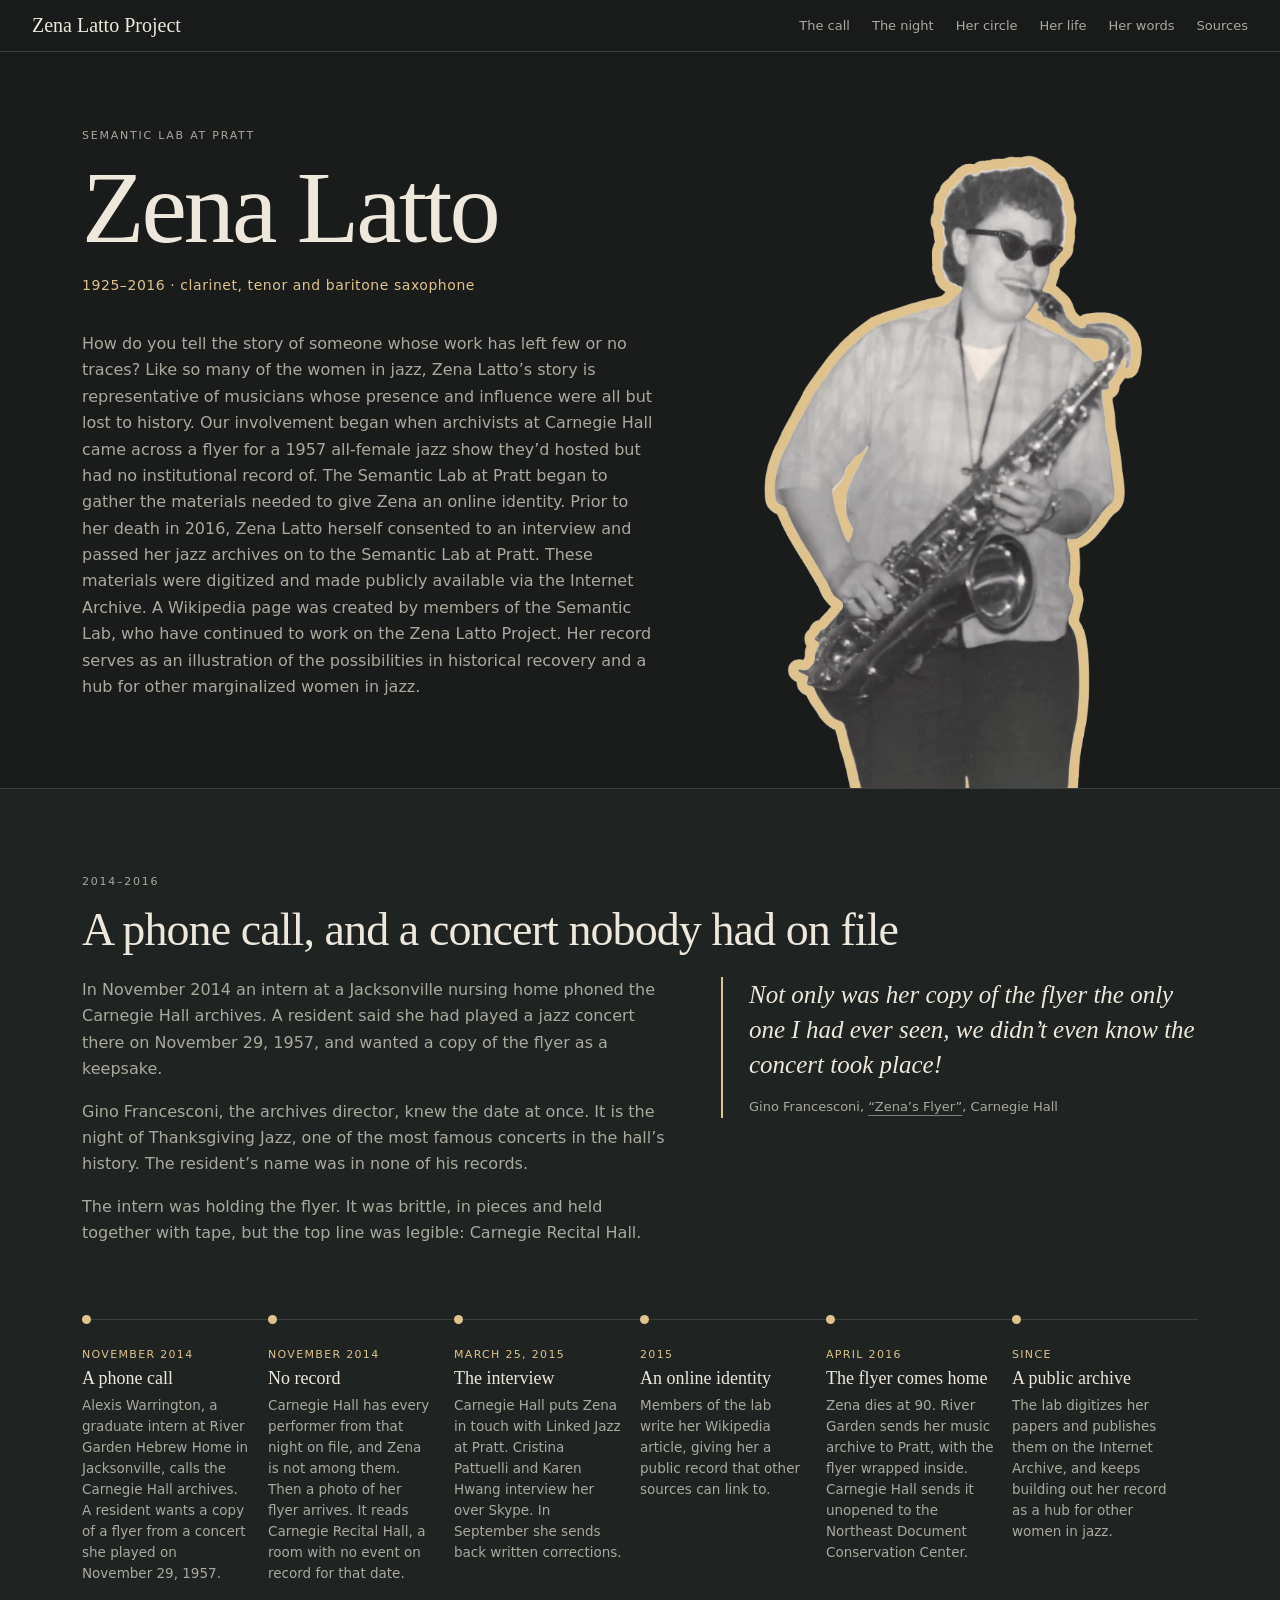
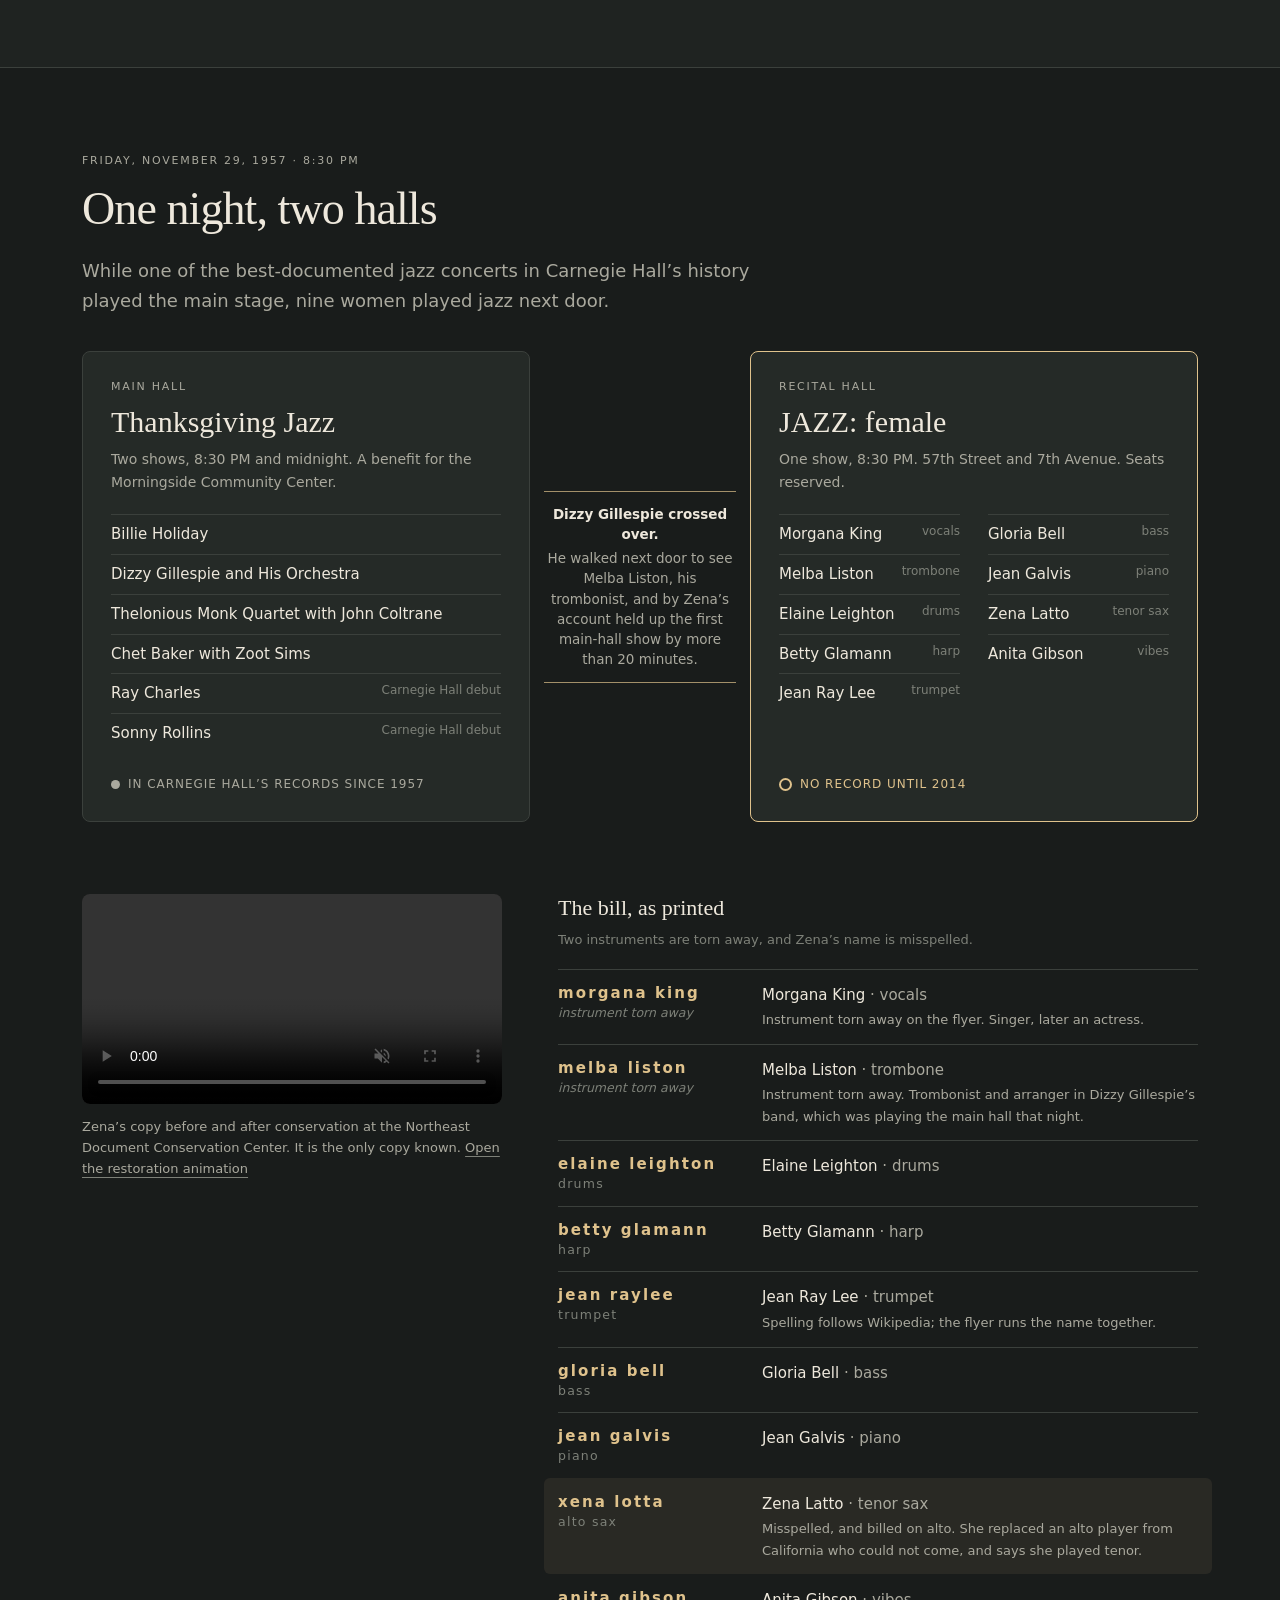
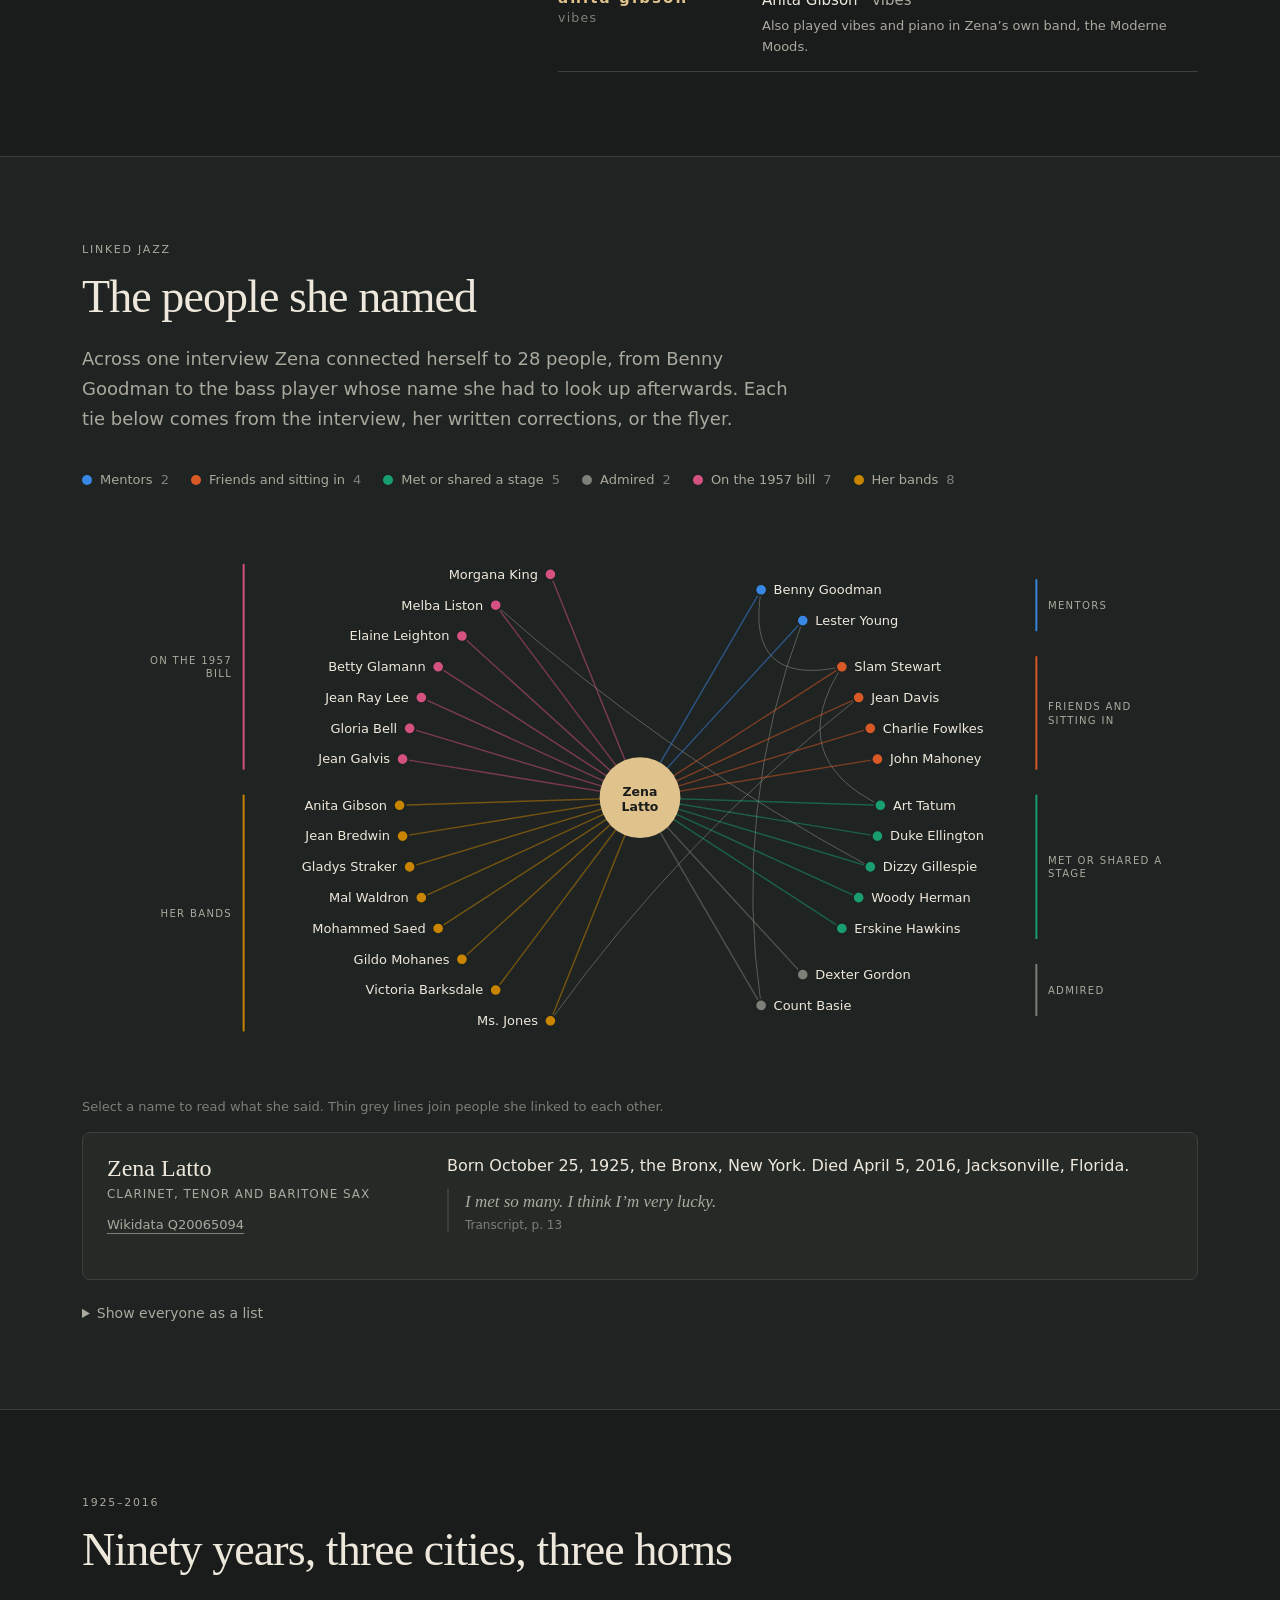
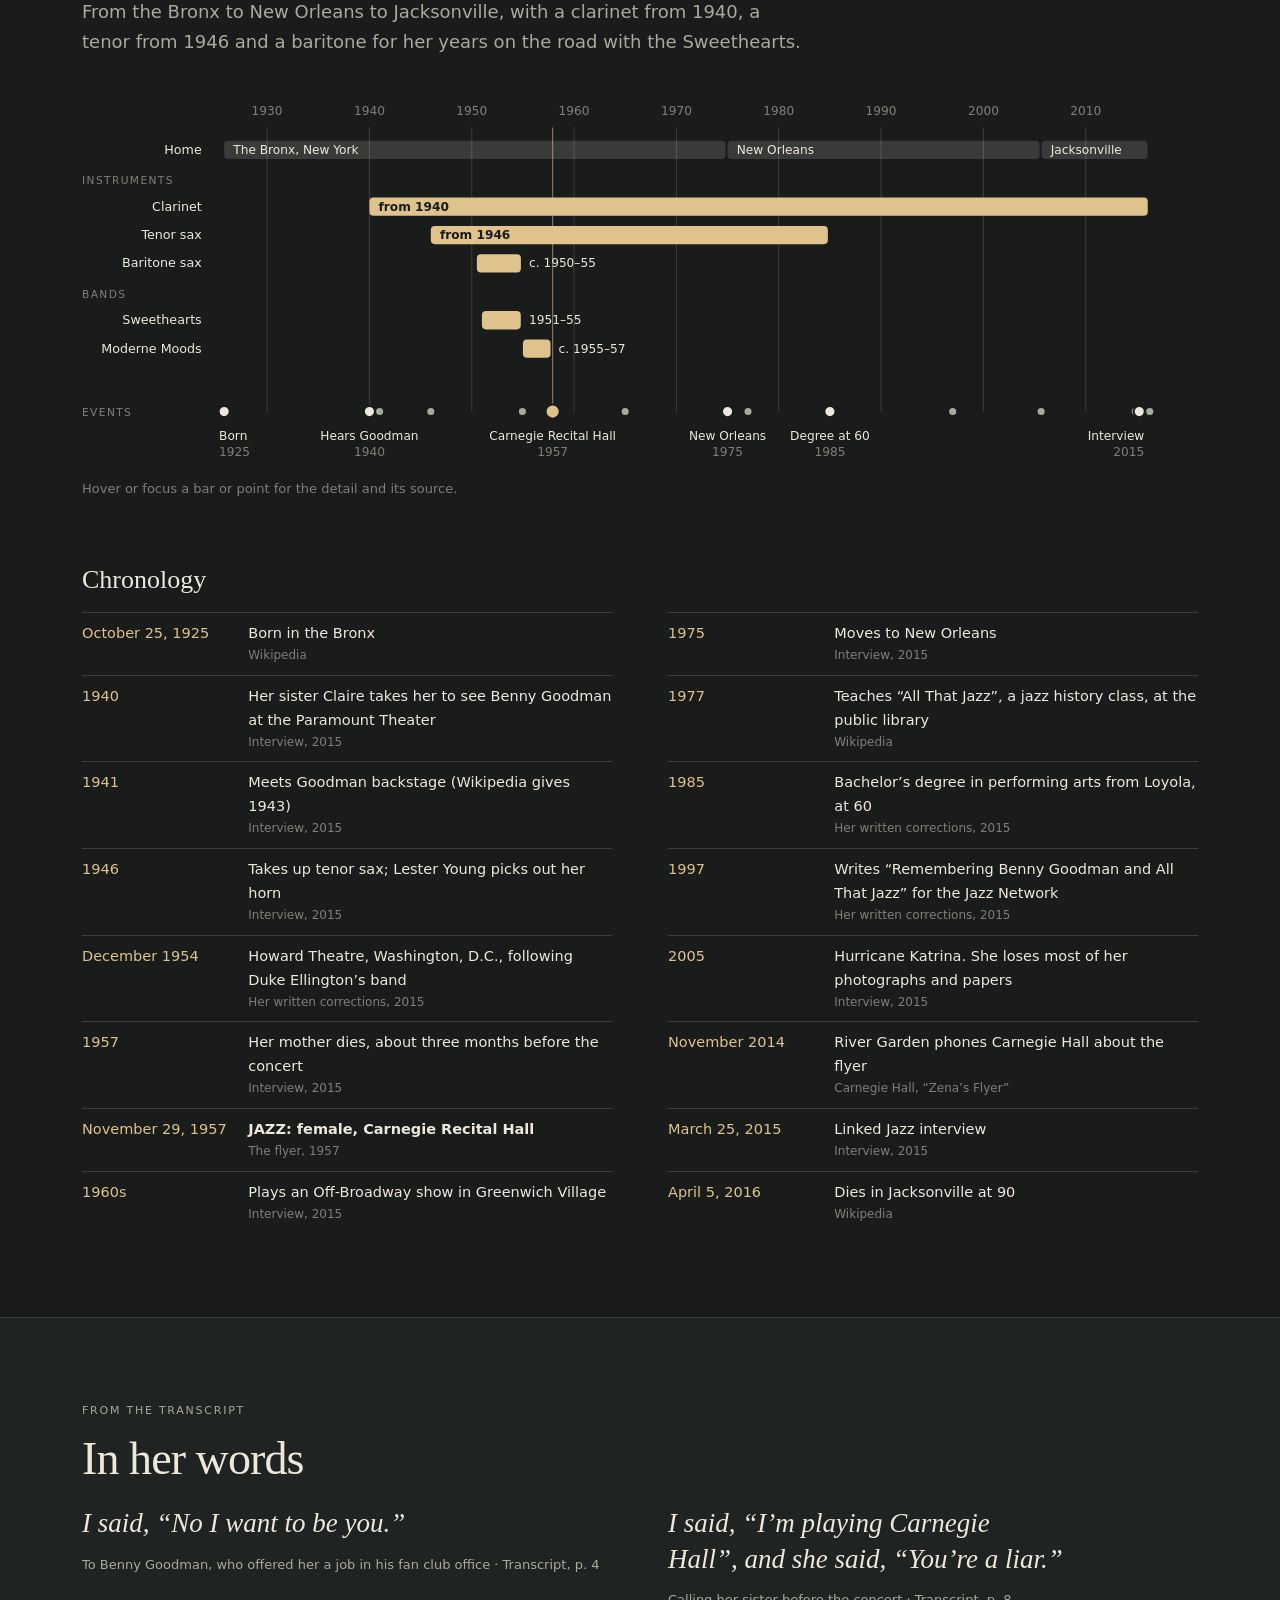
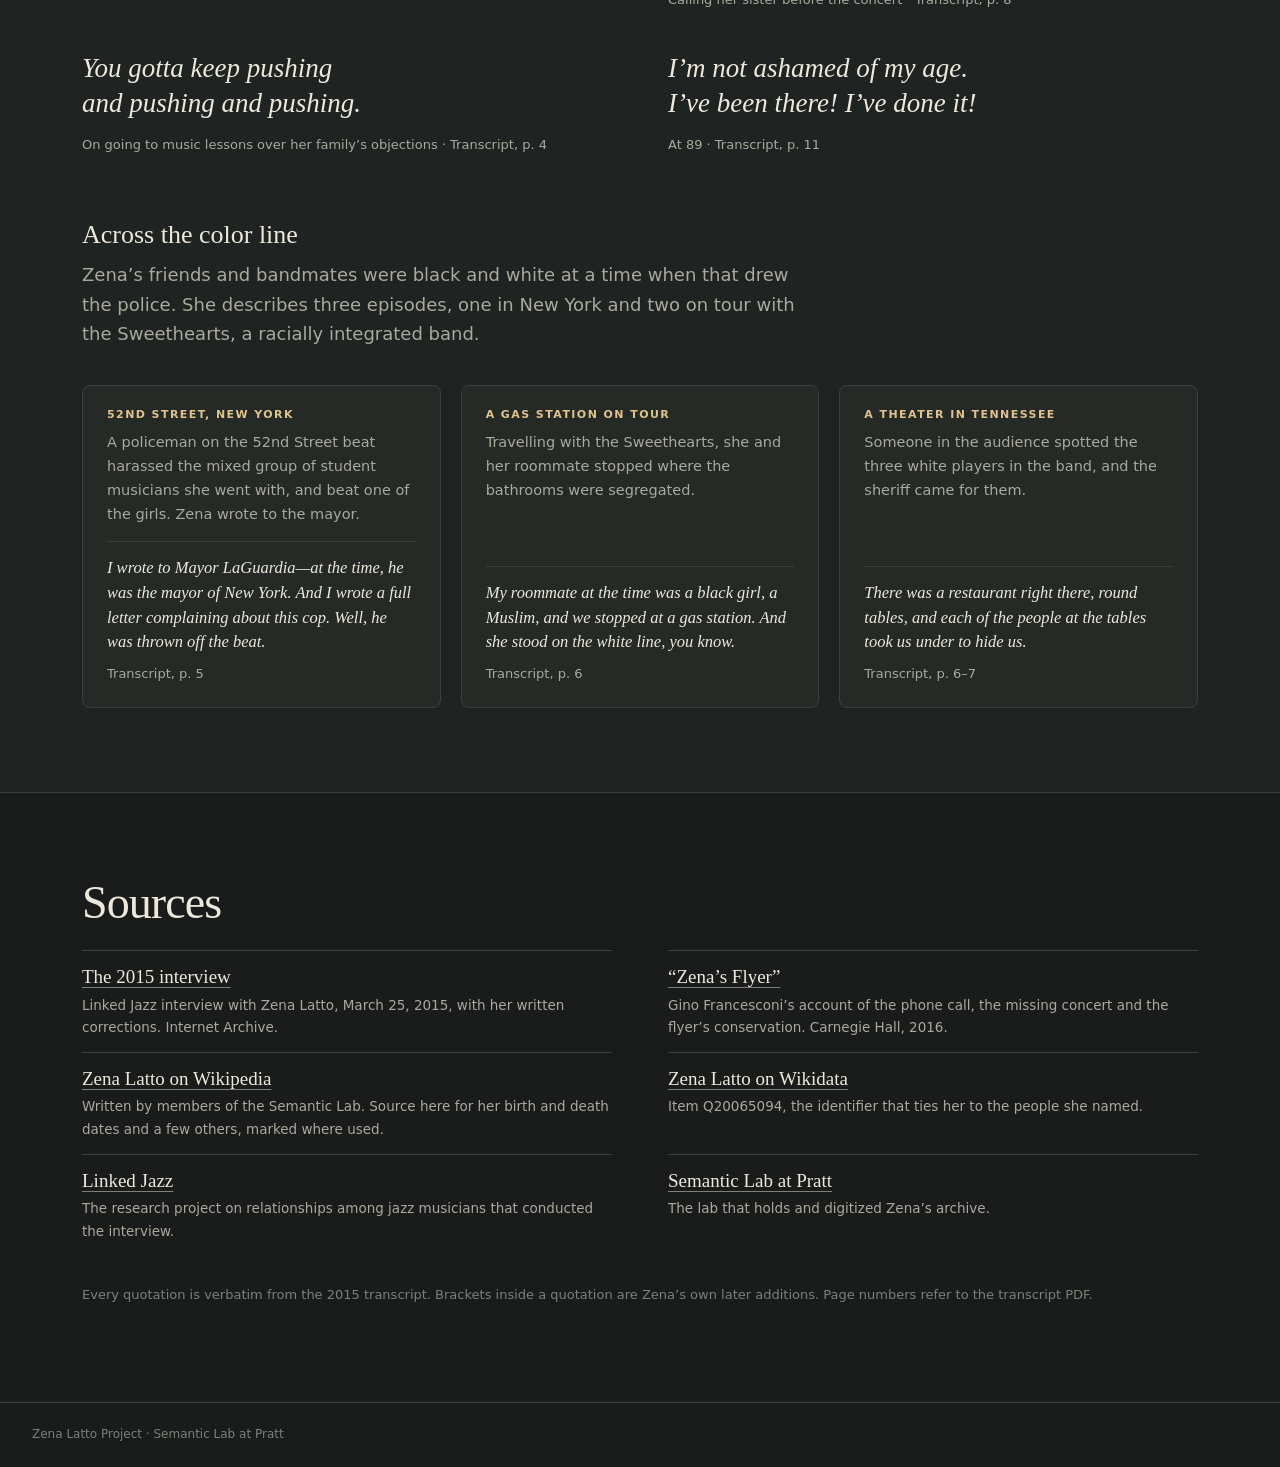
==== index.html @ 4f3af1d0 "the site" ====
<!doctype html>
<html lang="en">
<head>
  <meta charset="utf-8">
  <meta name="viewport" content="width=device-width, initial-scale=1">
  <meta name="color-scheme" content="dark">
  <meta name="description" content="Zena Latto (1925–2016) played clarinet and saxophone with the International Sweethearts of Rhythm and at Carnegie Recital Hall in 1957. The Semantic Lab at Pratt is recovering her record.">
  <title>Zena Latto Project — Semantic Lab at Pratt</title>
  <link rel="stylesheet" href="assets/site.css">
</head>
<body>
  <a class="skip" href="#main">Skip to content</a>

  <header class="top">
    <a class="brand" href="#top">Zena Latto Project</a>
    <nav aria-label="Sections">
      <a href="#recovery">The call</a>
      <a href="#night">The night</a>
      <a href="#circle">Her circle</a>
      <a href="#life">Her life</a>
      <a href="#words">Her words</a>
      <a href="#sources">Sources</a>
    </nav>
  </header>

  <main id="main">
    <section class="hero" id="top">
      <div class="hero-text">
        <p class="eyebrow">Semantic Lab at Pratt</p>
        <h1>Zena Latto</h1>
        <p class="dates">1925–2016 · clarinet, tenor and baritone saxophone</p>
        <p class="description">How do you tell the story of someone whose work has left few or no traces? Like so many of the women in jazz, Zena Latto’s story is representative of musicians whose presence and influence were all but lost to history. Our involvement began when archivists at Carnegie Hall came across a flyer for a 1957 all-female jazz show they’d hosted but had no institutional record of. The Semantic Lab at Pratt began to gather the materials needed to give Zena an online identity. Prior to her death in 2016, Zena Latto herself consented to an interview and passed her jazz archives on to the Semantic Lab at Pratt. These materials were digitized and made publicly available via the Internet Archive. A Wikipedia page was created by members of the Semantic Lab, who have continued to work on the Zena Latto Project. Her record serves as an illustration of the possibilities in historical recovery and a hub for other marginalized women in jazz.</p>
      </div>
      <figure class="hero-art">
        <img src="restoration/latto-glint-gold.webp" width="613" height="1080" alt="Zena Latto in cat-eye sunglasses, playing a tenor saxophone">
      </figure>
    </section>

    <section id="recovery" class="band">
      <div class="wrap">
        <p class="eyebrow">2014–2016</p>
        <h2>A phone call, and a concert nobody had on file</h2>
        <div class="two-col">
          <div class="prose">
            <p>In November 2014 an intern at a Jacksonville nursing home phoned the Carnegie Hall archives. A resident said she had played a jazz concert there on November 29, 1957, and wanted a copy of the flyer as a keepsake.</p>
            <p>Gino Francesconi, the archives director, knew the date at once. It is the night of Thanksgiving Jazz, one of the most famous concerts in the hall’s history. The resident’s name was in none of his records.</p>
            <p>The intern was holding the flyer. It was brittle, in pieces and held together with tape, but the top line was legible: Carnegie Recital Hall.</p>
          </div>
          <blockquote class="pull">
            <p>Not only was her copy of the flyer the only one I had ever seen, we didn’t even know the concert took place!</p>
            <footer>Gino Francesconi, <a id="link-carnegie-quote" href="#">“Zena’s Flyer”</a>, Carnegie Hall</footer>
          </blockquote>
        </div>
        <ol class="steps" id="steps" aria-label="How the record was recovered"></ol>
      </div>
    </section>

    <section id="night">
      <div class="wrap">
        <p class="eyebrow">Friday, November 29, 1957 · 8:30 PM</p>
        <h2>One night, two halls</h2>
        <p class="section-lead">While one of the best-documented jazz concerts in Carnegie Hall’s history played the main stage, nine women played jazz next door.</p>

        <div class="halls">
          <article class="hall">
            <p class="hall-kind">Main hall</p>
            <h3>Thanksgiving Jazz</h3>
            <p class="hall-meta">Two shows, 8:30 PM and midnight. A benefit for the Morningside Community Center.</p>
            <ul class="bill" id="main-bill"></ul>
            <p class="status status-kept">In Carnegie Hall’s records since 1957</p>
          </article>

          <div class="crossing" aria-label="What connected the two halls">
            <span class="crossing-line" aria-hidden="true"></span>
            <p><strong>Dizzy Gillespie crossed over.</strong> He walked next door to see Melba Liston, his trombonist, and by Zena’s account held up the first main-hall show by more than 20 minutes.</p>
            <span class="crossing-line" aria-hidden="true"></span>
          </div>

          <article class="hall hall-recital">
            <p class="hall-kind">Recital hall</p>
            <h3>JAZZ: female</h3>
            <p class="hall-meta">One show, 8:30 PM. 57th Street and 7th Avenue. Seats reserved.</p>
            <ul class="bill bill-two" id="recital-bill"></ul>
            <p class="status status-lost">No record until 2014</p>
          </article>
        </div>

        <div class="flyer-row">
          <figure class="flyer">
            <video id="flyer-video" src="restoration/restoration-tween.mp4" width="1080" height="1620" muted loop playsinline preload="metadata" aria-label="The torn flyer for JAZZ: female dissolving into its conserved state"></video>
            <figcaption>Zena’s copy before and after conservation at the Northeast Document Conservation Center. It is the only copy known. <a href="restoration/index.html">Open the restoration animation</a></figcaption>
          </figure>
          <div class="lineup-block">
            <h3>The bill, as printed</h3>
            <p class="note">Two instruments are torn away, and Zena’s name is misspelled.</p>
            <ol class="lineup" id="lineup"></ol>
          </div>
        </div>
      </div>
    </section>

    <section id="circle" class="band">
      <div class="wrap">
        <p class="eyebrow">Linked Jazz</p>
        <h2>The people she named</h2>
        <p class="section-lead">Across one interview Zena connected herself to 28 people, from Benny Goodman to the bass player whose name she had to look up afterwards. Each tie below comes from the interview, her written corrections, or the flyer.</p>

        <ul class="legend" id="net-legend" aria-label="Relationship types"></ul>
        <div class="chart-scroll">
          <div class="chart" id="network" role="group" aria-label="Network of the people Zena Latto named"></div>
        </div>
        <p class="hint"><span class="narrow">Scroll sideways to see the whole chart. </span>Select a name to read what she said. Thin grey lines join people she linked to each other.</p>
        <div class="detail" id="net-detail" aria-live="polite"></div>

        <details class="table-view">
          <summary>Show everyone as a list</summary>
          <div id="net-list"></div>
        </details>
      </div>
    </section>

    <section id="life">
      <div class="wrap">
        <p class="eyebrow">1925–2016</p>
        <h2>Ninety years, three cities, three horns</h2>
        <p class="section-lead">From the Bronx to New Orleans to Jacksonville, with a clarinet from 1940, a tenor from 1946 and a baritone for her years on the road with the Sweethearts.</p>

        <div class="chart-scroll">
          <div class="chart chart-timeline" id="timeline" role="group" aria-label="Timeline of Zena Latto’s life"></div>
        </div>
        <p class="hint"><span class="narrow">Scroll sideways to see the whole chart. </span>Hover or focus a bar or point for the detail and its source.</p>

        <h3 class="sub">Chronology</h3>
        <ol class="chrono" id="chrono"></ol>
      </div>
    </section>

    <section id="words" class="band">
      <div class="wrap">
        <p class="eyebrow">From the transcript</p>
        <h2>In her words</h2>
        <div class="quotes" id="quotes"></div>

        <h3 class="sub">Across the color line</h3>
        <p class="section-lead">Zena’s friends and bandmates were black and white at a time when that drew the police. She describes three episodes, one in New York and two on tour with the Sweethearts, a racially integrated band.</p>
        <div class="road" id="road"></div>
      </div>
    </section>

    <section id="sources">
      <div class="wrap">
        <h2>Sources</h2>
        <ul class="sources" id="source-list"></ul>
        <p class="note">Every quotation is verbatim from the 2015 transcript. Brackets inside a quotation are Zena’s own later additions. Page numbers refer to the transcript PDF.</p>
      </div>
    </section>
  </main>

  <footer class="foot">
    <span>Zena Latto Project · Semantic Lab at Pratt</span>
  </footer>

  <noscript><p class="noscript">The charts on this page need JavaScript. The interview transcript is in the transcript folder.</p></noscript>
  <script src="data/latto.js"></script>
  <script src="assets/site.js"></script>
</body>
</html>
---- assets/site.css ----
/* Zena Latto Project styles. Tokens match the restoration pages. */
:root {
  color-scheme: dark;
  --bg: #191c1b;
  --band: #1f2321;
  --panel: #252a27;
  --ink: #eee8dc;
  --muted: #aaa99e;
  --faint: #7d8078;
  --line: #3b403c;
  --accent: #dfc28c;
  --video-bg: #171918;

  /* Chart series: validated on --bg in this order (dataviz validate_palette.js, dark). */
  --s-blue: #3987e5;
  --s-orange: #d95926;
  --s-aqua: #199e70;
  --s-yellow: #c98500;
  --s-magenta: #d55181;
  --s-gray: #7d8078;

  --serif: Georgia, 'Iowan Old Style', 'Times New Roman', serif;
  --sans: system-ui, -apple-system, 'Segoe UI', sans-serif;
}

* { box-sizing: border-box; }
html { scroll-behavior: smooth; scroll-padding-top: 70px; }
body { margin: 0; background: var(--bg); color: var(--ink); font: 16px/1.65 var(--sans); }
img, video { max-width: 100%; height: auto; display: block; }
a { color: inherit; text-underline-offset: 4px; text-decoration-color: var(--faint); }
a:hover { color: var(--accent); text-decoration-color: var(--accent); }
:focus-visible { outline: 2px solid var(--accent); outline-offset: 3px; border-radius: 2px; }
.skip { position: absolute; left: -999px; top: 8px; background: var(--accent); color: var(--bg); padding: 8px 14px; z-index: 20; }
.skip:focus { left: 8px; }

/* Header */
.top { position: sticky; top: 0; z-index: 10; display: flex; justify-content: space-between; align-items: center; gap: 20px; padding: 14px 32px; background: #191c1bee; backdrop-filter: blur(8px); border-bottom: 1px solid var(--line); }
.brand { font: 20px var(--serif); text-decoration: none; white-space: nowrap; }
.top nav { display: flex; gap: 22px; font-size: 13px; overflow-x: auto; }
.top nav a { color: var(--muted); text-decoration: none; white-space: nowrap; }
.top nav a:hover { color: var(--accent); }

/* Layout */
.wrap { max-width: 1180px; margin: 0 auto; padding: 0 32px; }
section { padding: 84px 0; }
.band { background: var(--band); border-block: 1px solid var(--line); }
.eyebrow { margin: 0 0 12px; font-size: 11px; letter-spacing: .16em; text-transform: uppercase; color: var(--muted); }
h1, h2, h3 { font-family: var(--serif); font-weight: 400; text-wrap: balance; }
h1 { font-size: clamp(54px, 8vw, 104px); line-height: 1; letter-spacing: -.03em; margin: 0 0 14px; }
h2 { font-size: clamp(30px, 3.6vw, 46px); line-height: 1.12; letter-spacing: -.02em; margin: 0 0 22px; max-width: 20em; }
h3 { font-size: 22px; line-height: 1.25; margin: 0 0 8px; }
h3.sub { margin-top: 64px; font-size: 26px; }
p { margin: 0 0 1em; }
.prose p, .section-lead { color: var(--muted); max-width: 40em; }
.section-lead { font-size: 18px; margin-bottom: 36px; }
.note, .hint { font-size: 13px; color: var(--faint); }
.hint { margin-top: 10px; }
.hint .narrow { display: none; }
@media (max-width: 900px) { .hint .narrow { display: inline; } }

/* Hero */
.hero { max-width: 1180px; margin: 0 auto; padding: 56px 32px 0; display: grid; grid-template-columns: minmax(0, 1.15fr) minmax(0, .85fr); gap: 48px; align-items: end; }
.hero-text { padding-bottom: 72px; }
.hero-text p { color: var(--muted); max-width: 36em; }
.hero .dates { font-size: 14px; letter-spacing: .04em; color: var(--accent); margin-bottom: 34px; }
/* The portrait runs past the bottom of the hero so the section divider crops it. */
.hero-art { --portrait-h: min(84vh, 820px); margin: 0; display: flex; justify-content: center; align-items: flex-start; overflow: hidden; }
.hero-art img { height: var(--portrait-h); width: auto; max-width: none; margin-bottom: calc(var(--portrait-h) * -0.1); }

/* Recovery */
.two-col { display: grid; grid-template-columns: minmax(0, 1.1fr) minmax(0, .9fr); gap: 56px; align-items: start; }
.pull { margin: 0; padding-left: 26px; border-left: 2px solid var(--accent); }
.pull p { font: italic 25px/1.4 var(--serif); margin-bottom: 14px; }
.pull footer { font-size: 13px; color: var(--muted); }
.steps { list-style: none; margin: 56px 0 0; padding: 0; display: grid; grid-template-columns: repeat(6, minmax(0, 1fr)); gap: 0; counter-reset: step; }
.steps li { position: relative; padding: 26px 18px 0 0; border-top: 1px solid var(--line); counter-increment: step; }
.steps li::before { content: ''; position: absolute; top: -5px; left: 0; width: 9px; height: 9px; border-radius: 50%; background: var(--accent); }
.steps .when { font-size: 11px; letter-spacing: .12em; text-transform: uppercase; color: var(--accent); margin-bottom: 4px; }
.steps h3 { font-size: 18px; margin-bottom: 6px; }
.steps p { font-size: 13.5px; line-height: 1.55; color: var(--muted); margin: 0; }

/* Two halls */
.halls { display: grid; grid-template-columns: minmax(0, 1fr) 220px minmax(0, 1fr); gap: 0; align-items: stretch; margin-bottom: 72px; }
.hall { background: var(--panel); border: 1px solid var(--line); border-radius: 8px; padding: 26px 28px; display: flex; flex-direction: column; }
.hall-recital { border-color: var(--accent); }
.hall-kind { font-size: 11px; letter-spacing: .16em; text-transform: uppercase; color: var(--muted); margin-bottom: 6px; }
.hall h3 { font-size: 30px; }
.hall-meta { font-size: 14px; color: var(--muted); }
.bill { list-style: none; margin: 6px 0 22px; padding: 0; font-size: 15px; }
.bill li { padding: 7px 0; border-top: 1px solid var(--line); display: flex; justify-content: space-between; gap: 12px; }
.bill li small { color: var(--faint); font-size: 12px; white-space: nowrap; }
.bill-two { columns: 2; column-gap: 28px; }
.bill-two li { break-inside: avoid; }
.status { margin: auto 0 0; font-size: 12px; letter-spacing: .08em; text-transform: uppercase; display: flex; align-items: center; gap: 8px; }
.status::before { content: ''; width: 9px; height: 9px; border-radius: 50%; flex: none; }
.status-kept { color: var(--muted); }
.status-kept::before { background: var(--muted); }
.status-lost { color: var(--accent); }
.status-lost::before { border: 2px solid var(--accent); }
.crossing { display: flex; flex-direction: column; justify-content: center; align-items: center; padding: 0 14px; text-align: center; }
.crossing p { font-size: 13.5px; line-height: 1.5; color: var(--muted); margin: 12px 0; }
.crossing strong { display: block; color: var(--ink); font-weight: 600; margin-bottom: 4px; }
.crossing-line { width: 100%; height: 1px; background: var(--accent); opacity: .7; }

.flyer-row { display: grid; grid-template-columns: minmax(0, 420px) minmax(0, 1fr); gap: 56px; align-items: start; }
.flyer { margin: 0; }
.flyer video { width: 100%; background: var(--video-bg); border-radius: 8px; }
.flyer figcaption { font-size: 13px; color: var(--muted); margin-top: 12px; }
.lineup { list-style: none; margin: 18px 0 0; padding: 0; }
.lineup li { display: grid; grid-template-columns: 11.5em minmax(0, 1fr); gap: 4px 20px; padding: 13px 0; border-top: 1px solid var(--line); }
.lineup li:last-child { border-bottom: 1px solid var(--line); }
.lineup .printed { font: 600 15px/1.4 var(--sans); letter-spacing: .14em; text-transform: lowercase; color: var(--accent); }
.lineup .printed small { display: block; font-weight: 400; letter-spacing: .1em; color: var(--faint); }
.lineup .printed small.lost { font-style: italic; letter-spacing: 0; text-transform: none; }
.lineup .who { font-size: 15px; }
.lineup .who span { color: var(--muted); }
.lineup .who p { font-size: 13px; color: var(--muted); margin: 2px 0 0; }
.lineup li.self { background: #dfc28c14; margin: 0 -14px; padding-inline: 14px; border-radius: 6px; border-top-color: transparent; }
.lineup li.self + li { border-top-color: transparent; }

/* Charts (sans throughout) */
.chart-scroll { overflow-x: auto; margin: 0 -32px; padding: 0 32px; }
.chart { position: relative; min-width: 820px; font-family: var(--sans); }
.chart svg { display: block; width: 100%; height: auto; overflow: visible; }
.legend { list-style: none; display: flex; flex-wrap: wrap; gap: 8px 22px; margin: 0 0 18px; padding: 0; font-size: 13px; color: var(--muted); }
.legend li { display: flex; align-items: center; gap: 8px; }
.legend i { width: 10px; height: 10px; border-radius: 50%; flex: none; }
.legend b { font-weight: 400; color: var(--faint); }

.net .edge { stroke-width: 1.5; opacity: .5; transition: opacity .15s; }
.net .tie { fill: none; stroke: var(--muted); stroke-width: 1; opacity: .45; transition: opacity .15s; }
.net .node { cursor: pointer; transition: opacity .15s; }
.net .node circle { stroke: var(--band); stroke-width: 2; }
.net .node text { fill: var(--ink); font-size: 13.5px; }
.net .node .hit { fill: transparent; }
.net .node:focus { outline: none; }
.net .node:focus-visible .hit { stroke: var(--accent); stroke-width: 1.5; }
.net .node.on text { font-weight: 600; }
.net .node.on circle { stroke: var(--ink); }
.net.active .node:not(.on):not(.near) { opacity: .28; }
.net.active .edge:not(.on) { opacity: .1; }
.net.active .edge.on { opacity: 1; stroke-width: 2; }
.net.active .tie:not(.on) { opacity: .08; }
.net.active .tie.on { opacity: 1; stroke: var(--ink); }
.net .group-rule { stroke-width: 2; }
.net .group-label { fill: var(--muted); font-size: 10.5px; letter-spacing: .13em; text-transform: uppercase; }
.net .ego circle { fill: var(--accent); }
.net .ego text { fill: var(--bg); font: 600 13px var(--sans); }

.detail { margin-top: 14px; min-height: 148px; background: var(--panel); border: 1px solid var(--line); border-radius: 8px; padding: 20px 24px; display: grid; grid-template-columns: minmax(0, 300px) minmax(0, 1fr); gap: 8px 40px; }
.detail h3 { font-size: 24px; margin: 0 0 2px; }
.detail .meta { font-size: 12px; letter-spacing: .08em; text-transform: uppercase; color: var(--muted); display: flex; align-items: center; gap: 8px; margin: 0; }
.detail .meta i { width: 9px; height: 9px; border-radius: 50%; flex: none; }
.detail .links { font-size: 13px; margin: 10px 0 0; color: var(--muted); }
.detail .said { color: var(--ink); margin: 0 0 10px; max-width: 46em; }
.detail blockquote { margin: 0; padding-left: 16px; border-left: 2px solid var(--line); font: italic 17px/1.5 var(--serif); color: var(--muted); max-width: 40em; }
.detail cite { display: block; font: normal 12px var(--sans); color: var(--faint); margin-top: 4px; }

.table-view { margin-top: 22px; font-size: 14px; }
.table-view summary { cursor: pointer; color: var(--muted); width: fit-content; }
.table-view h4 { font: 600 11px var(--sans); letter-spacing: .13em; text-transform: uppercase; color: var(--muted); margin: 24px 0 6px; display: flex; align-items: center; gap: 8px; }
.table-view h4 i { width: 9px; height: 9px; border-radius: 50%; }
.table-view ul { list-style: none; margin: 0; padding: 0; }
.table-view li { padding: 8px 0; border-top: 1px solid var(--line); display: grid; grid-template-columns: 15em minmax(0, 1fr); gap: 4px 20px; }
.table-view li span { color: var(--muted); }

.tl text { font-size: 12px; fill: var(--muted); }
.tl .grid { stroke: var(--line); stroke-width: 1; }
.tl .axis text { fill: var(--faint); font-variant-numeric: tabular-nums; }
.tl .lane-label { fill: var(--ink); font-size: 12.5px; }
.tl .lane-group { fill: var(--faint); font-size: 10.5px; letter-spacing: .13em; text-transform: uppercase; }
.tl .bar { fill: var(--accent); }
.tl .bar.place { fill: #eee8dc26; }
.tl .bar-label { fill: var(--bg); font-weight: 600; }
.tl .bar-label.place, .tl .bar-label.out { fill: var(--ink); font-weight: 400; }
.tl .hit { fill: transparent; cursor: default; }
.tl .hit:focus { outline: none; }
.tl .hit:focus-visible { stroke: var(--ink); stroke-width: 1.5; }
.tl .dot { fill: var(--muted); stroke: var(--bg); stroke-width: 2; }
.tl .dot.key { fill: var(--ink); }
.tl .dot.hero { fill: var(--accent); }
.tl .event-label { fill: var(--ink); }
.tl .event-year { fill: var(--faint); font-variant-numeric: tabular-nums; }
.tl .marker { stroke: var(--accent); stroke-width: 1; opacity: .6; }
.tl .marker-label { fill: var(--accent); font-size: 11px; letter-spacing: .08em; text-transform: uppercase; }

.tip { position: absolute; z-index: 5; pointer-events: none; max-width: 300px; background: #0f1110; border: 1px solid var(--line); border-radius: 6px; padding: 10px 12px; font-size: 13px; line-height: 1.45; color: var(--ink); box-shadow: 0 6px 20px #0006; opacity: 0; transition: opacity .1s; }
.tip.show { opacity: 1; }
.tip b { display: block; font-weight: 600; margin-bottom: 2px; }
.tip small { display: block; color: var(--faint); font-size: 11px; margin-top: 5px; }

.chrono { list-style: none; margin: 16px 0 0; padding: 0; columns: 2; column-gap: 56px; font-size: 14.5px; }
.chrono li { break-inside: avoid; display: grid; grid-template-columns: 10.5em minmax(0, 1fr); align-items: baseline; gap: 14px; padding: 9px 0; border-top: 1px solid var(--line); }
.chrono time { color: var(--accent); font-variant-numeric: tabular-nums; }
.chrono small { display: block; color: var(--faint); font-size: 12px; }
.chrono li.hero span { font-weight: 600; }

/* Quotes */
.quotes { display: grid; grid-template-columns: repeat(2, minmax(0, 1fr)); gap: 40px 56px; }
.quotes blockquote { margin: 0; }
.quotes p { font: italic 27px/1.32 var(--serif); margin: 0 0 12px; text-wrap: balance; }
.quotes footer, .road footer { font-size: 13px; color: var(--muted); }
.road { display: grid; grid-template-columns: repeat(3, minmax(0, 1fr)); gap: 20px; }
.road article { background: var(--panel); border: 1px solid var(--line); border-radius: 8px; padding: 22px 24px; display: flex; flex-direction: column; }
.road h4 { font: 600 11px var(--sans); letter-spacing: .13em; text-transform: uppercase; color: var(--accent); margin: 0 0 10px; }
.road p { font-size: 14.5px; color: var(--muted); }
.road blockquote { margin: auto 0 0; padding-top: 14px; border-top: 1px solid var(--line); }
.road blockquote p { font: italic 16.5px/1.5 var(--serif); color: var(--ink); margin-bottom: 8px; }

/* Sources */
.sources { list-style: none; margin: 0 0 28px; padding: 0; display: grid; grid-template-columns: repeat(2, minmax(0, 1fr)); gap: 0 56px; }
.sources li { padding: 14px 0; border-top: 1px solid var(--line); }
.sources a { font: 19px var(--serif); }
.sources p { font-size: 13.5px; color: var(--muted); margin: 2px 0 0; }

.foot { display: flex; justify-content: space-between; gap: 20px; flex-wrap: wrap; padding: 22px 32px; border-top: 1px solid var(--line); font-size: 12px; color: var(--faint); }
.noscript { padding: 20px 32px; color: var(--accent); }

@media (max-width: 980px) {
  .steps { grid-template-columns: repeat(3, minmax(0, 1fr)); row-gap: 34px; }
  .halls { grid-template-columns: 1fr; }
  .crossing { flex-direction: row; padding: 18px 0; gap: 14px; text-align: left; }
  .crossing-line { width: 1px; height: auto; align-self: stretch; flex: none; }
  .crossing-line:last-child { display: none; }
  .road { grid-template-columns: 1fr; }
}
@media (max-width: 760px) {
  section { padding: 56px 0; }
  .wrap, .top, .foot { padding-inline: 20px; }
  .top nav { display: none; }
  .hero { grid-template-columns: 1fr; padding: 32px 20px 0; gap: 8px; }
  .hero-text { padding-bottom: 8px; }
  .hero-art { --portrait-h: 56vh; }
  .two-col, .flyer-row, .quotes { grid-template-columns: 1fr; gap: 32px; }
  .sources { grid-template-columns: 1fr; }
  .bill-two { columns: 1; }
  .steps { grid-template-columns: 1fr 1fr; }
  .chart-scroll { margin: 0 -20px; padding: 0 20px; }
  .detail { grid-template-columns: 1fr; }
  .chrono { columns: 1; }
  .lineup li, .table-view li { grid-template-columns: 1fr; }
  .quotes p { font-size: 22px; }
}
@media (prefers-reduced-motion: reduce) {
  html { scroll-behavior: auto; }
  * { transition: none !important; }
}
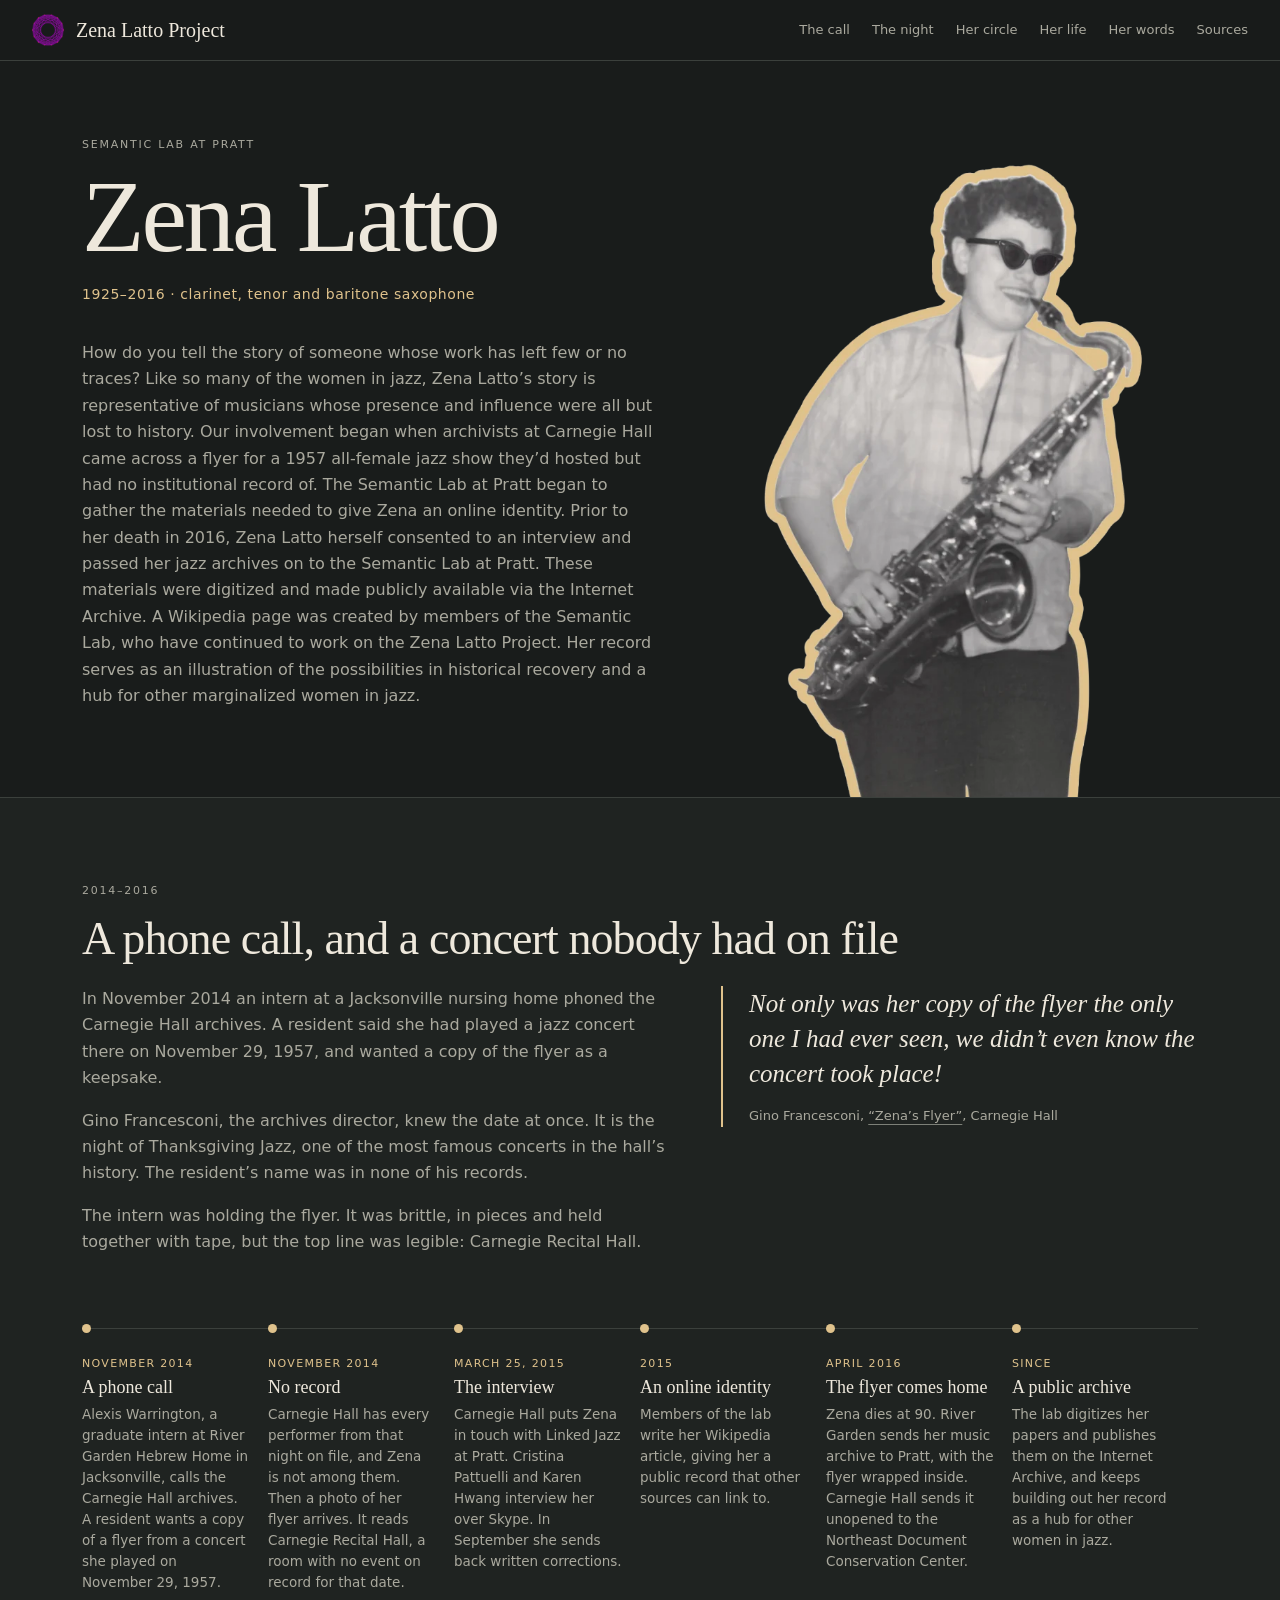
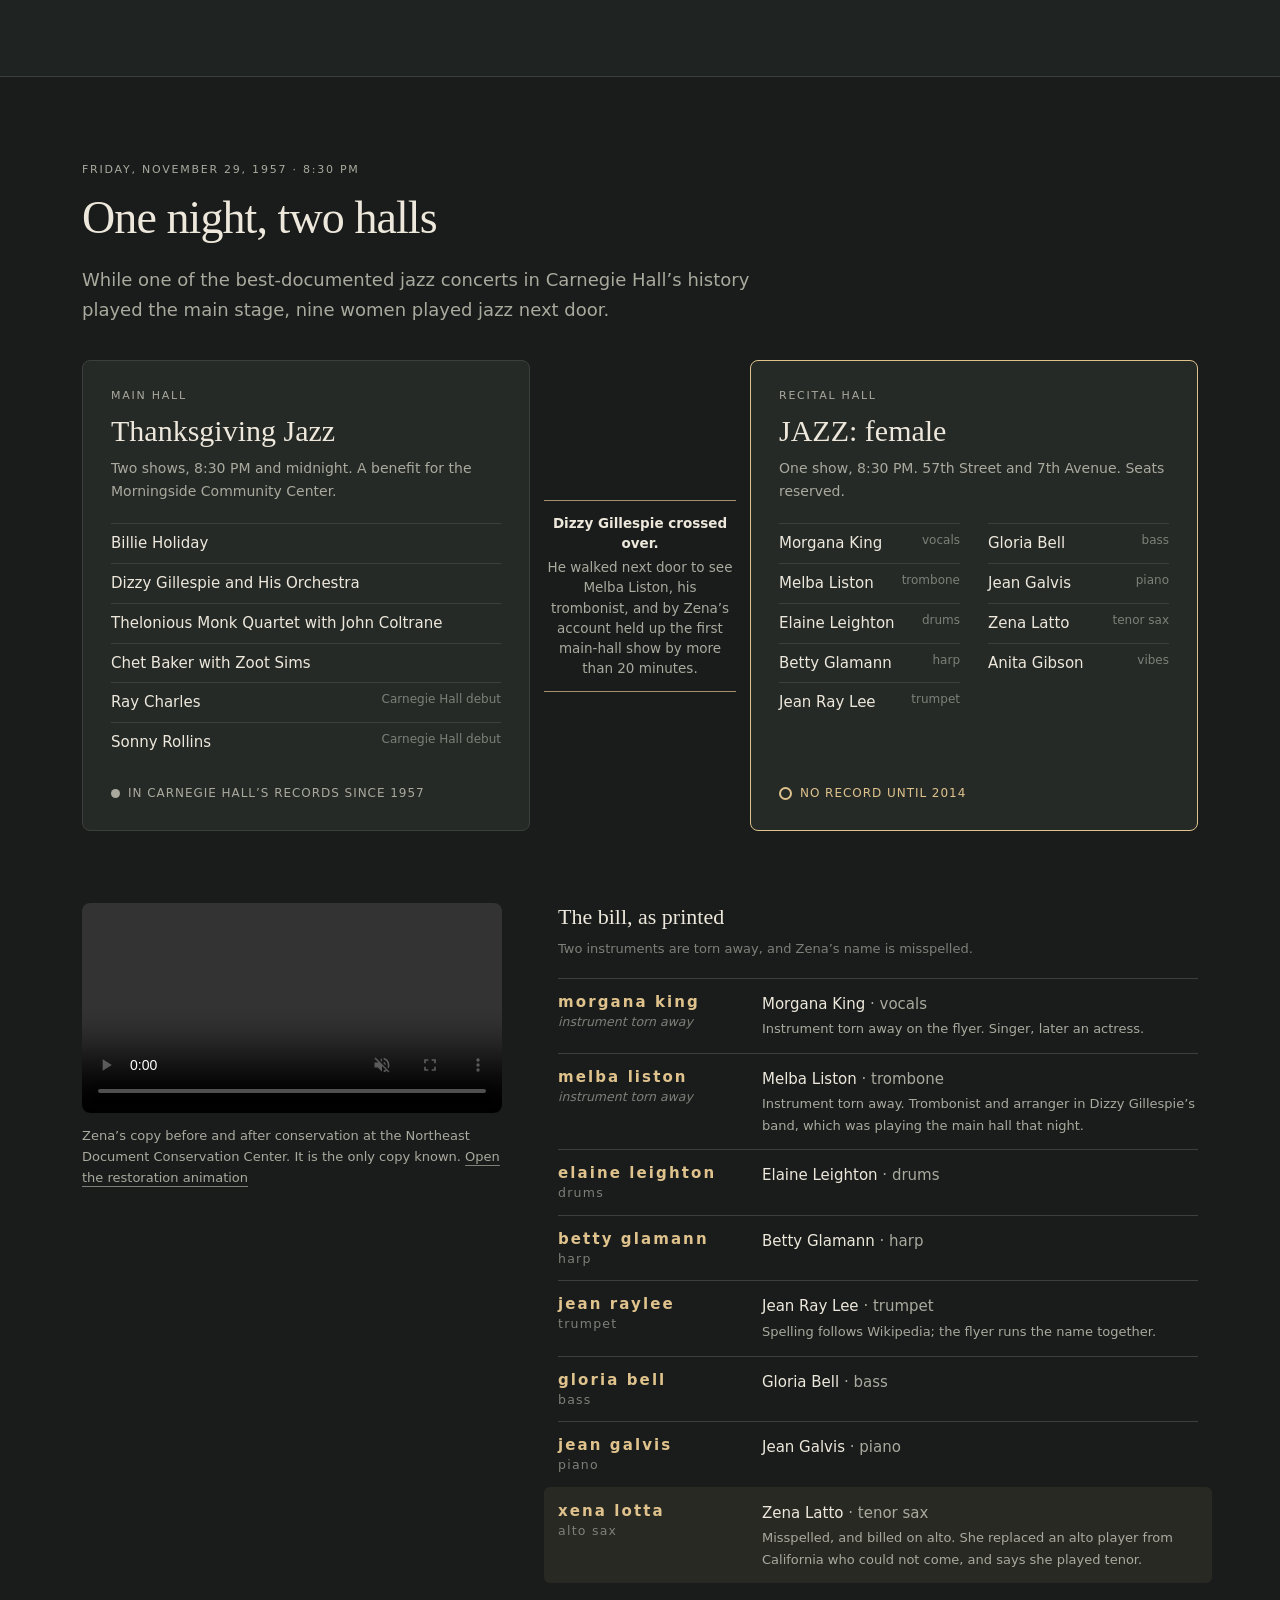
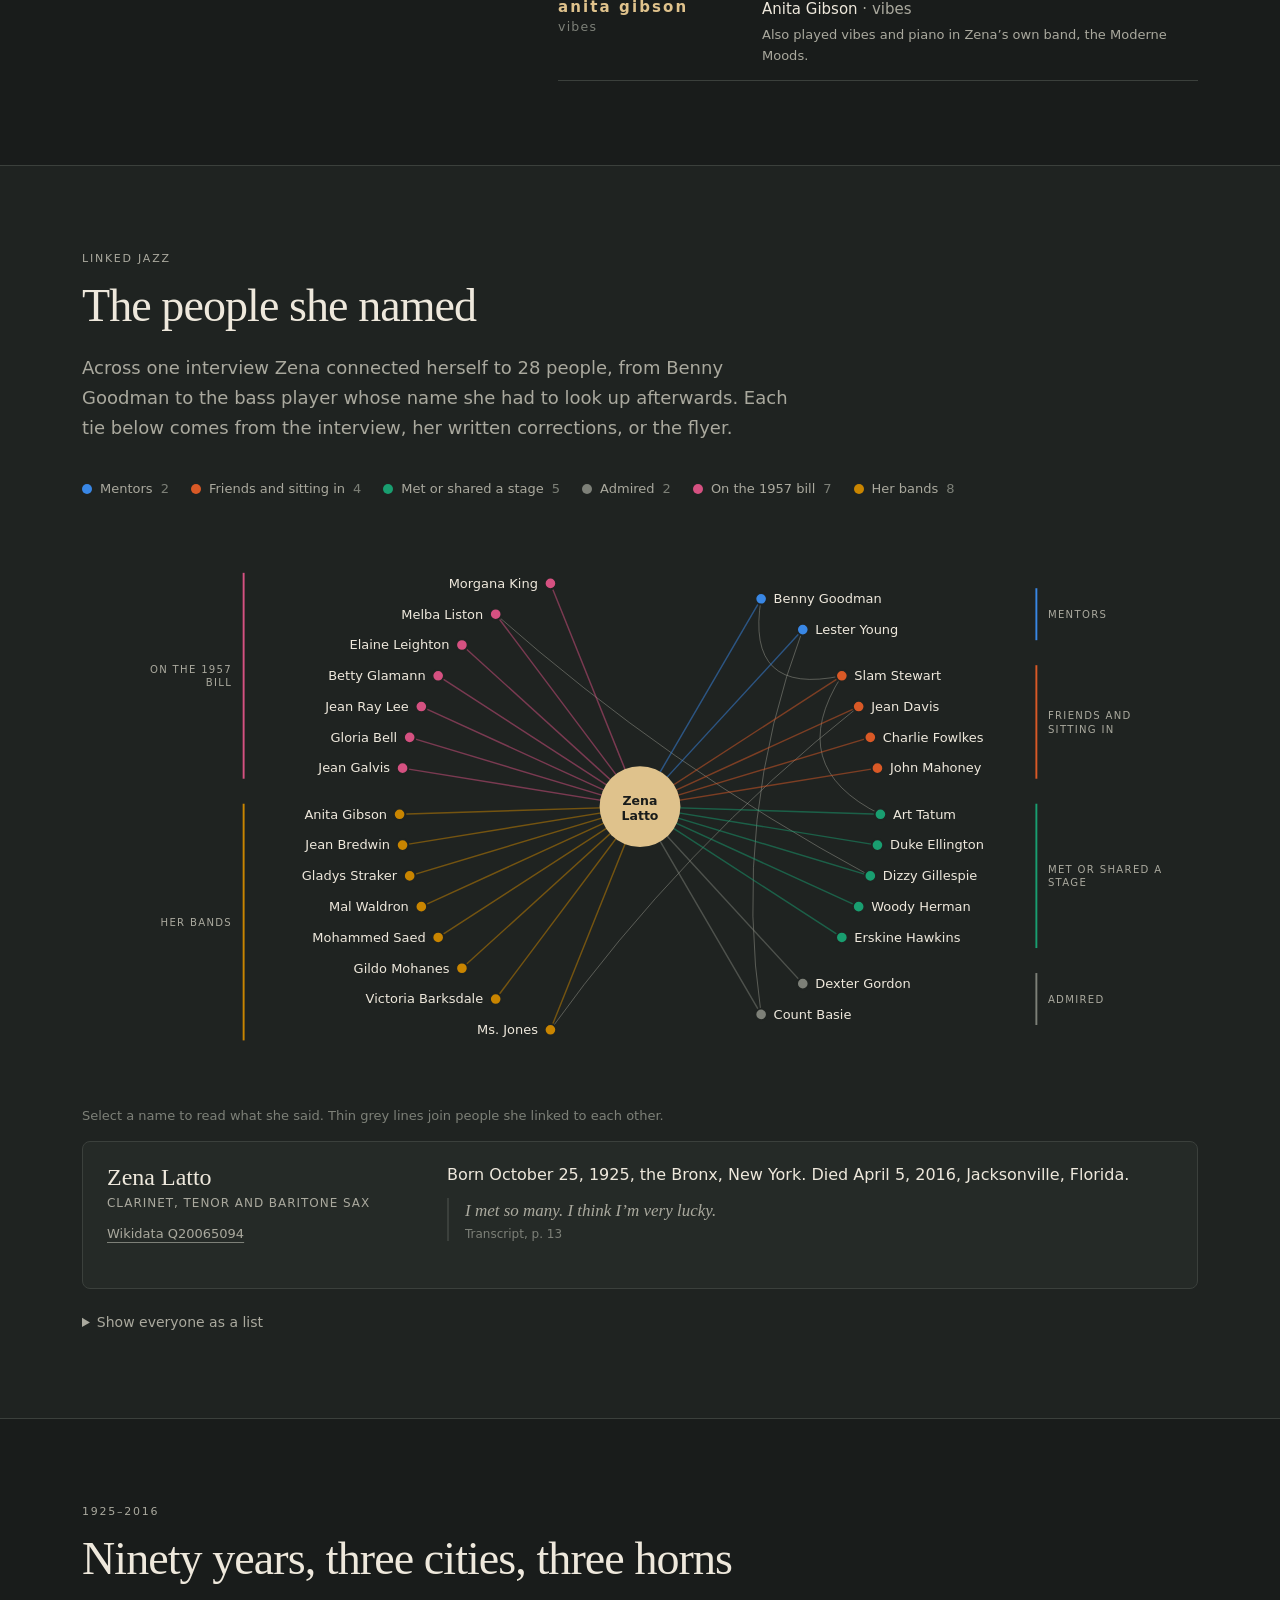
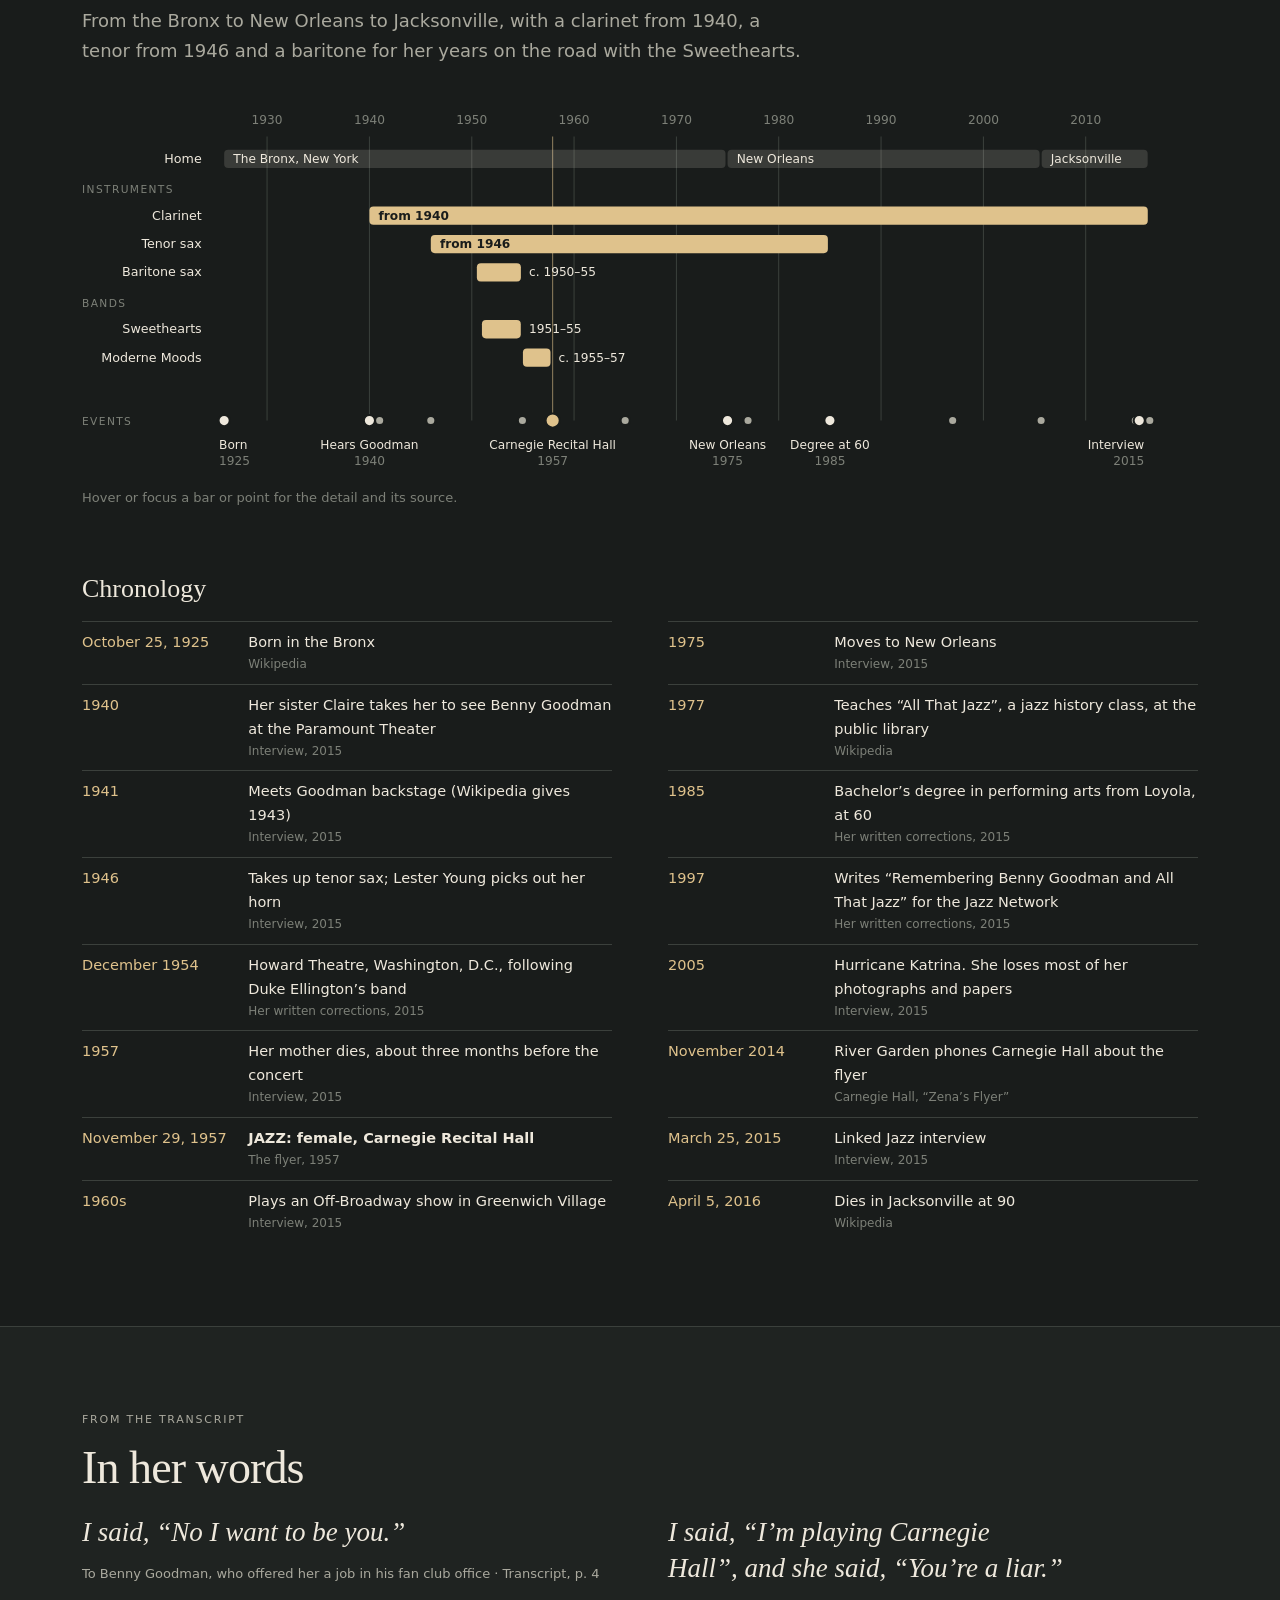
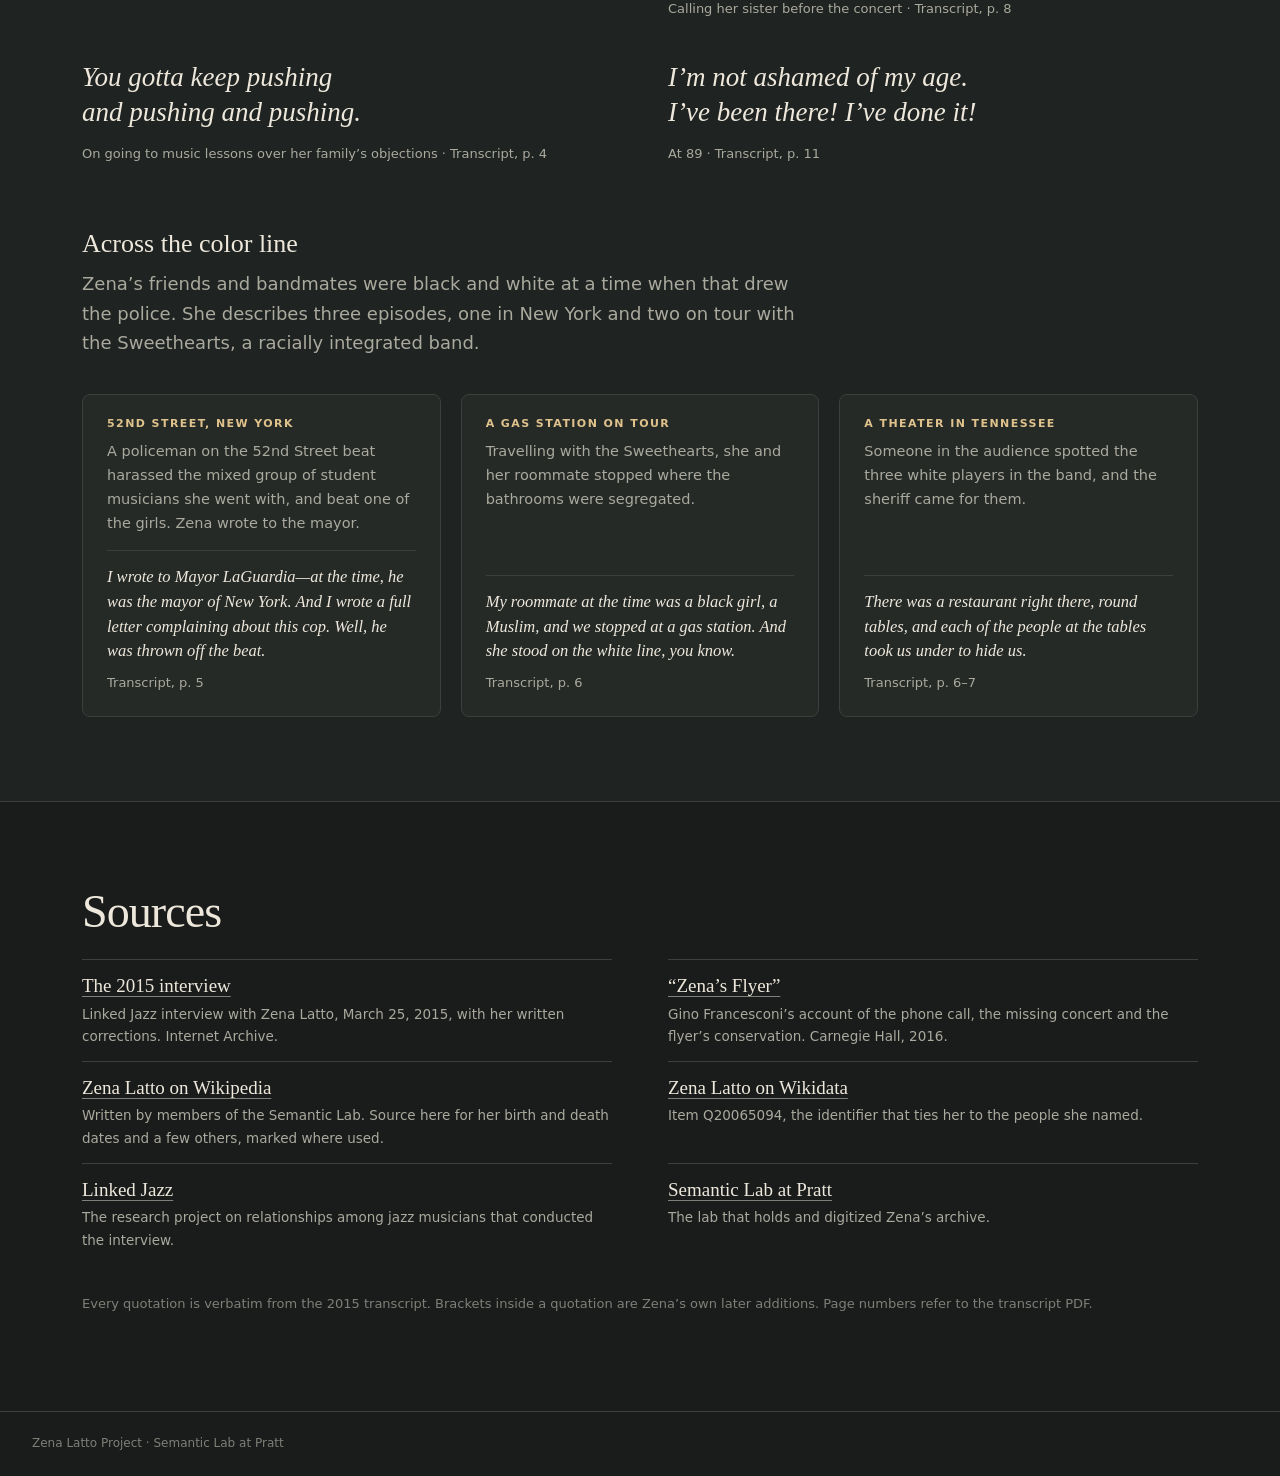
==== commit 74fb3939: "logo" ====
--- a/index.html
+++ b/index.html
@@ -12,7 +12,10 @@
   <a class="skip" href="#main">Skip to content</a>
 
   <header class="top">
-    <a class="brand" href="#top">Zena Latto Project</a>
+    <div class="brand-group">
+      <a class="logo" href="https://semlab.io/"><img src="assets/semlab-logo.png" width="32" height="32" alt="Semantic Lab at Pratt"></a>
+      <a class="brand" href="#top">Zena Latto Project</a>
+    </div>
     <nav aria-label="Sections">
       <a href="#recovery">The call</a>
       <a href="#night">The night</a>
--- a/assets/site.css
+++ b/assets/site.css
@@ -35,6 +35,9 @@
 
 /* Header */
 .top { position: sticky; top: 0; z-index: 10; display: flex; justify-content: space-between; align-items: center; gap: 20px; padding: 14px 32px; background: #191c1bee; backdrop-filter: blur(8px); border-bottom: 1px solid var(--line); }
+.brand-group { display: flex; align-items: center; gap: 12px; }
+.logo { flex: none; }
+.logo img { width: 32px; height: 32px; }
 .brand { font: 20px var(--serif); text-decoration: none; white-space: nowrap; }
 .top nav { display: flex; gap: 22px; font-size: 13px; overflow-x: auto; }
 .top nav a { color: var(--muted); text-decoration: none; white-space: nowrap; }
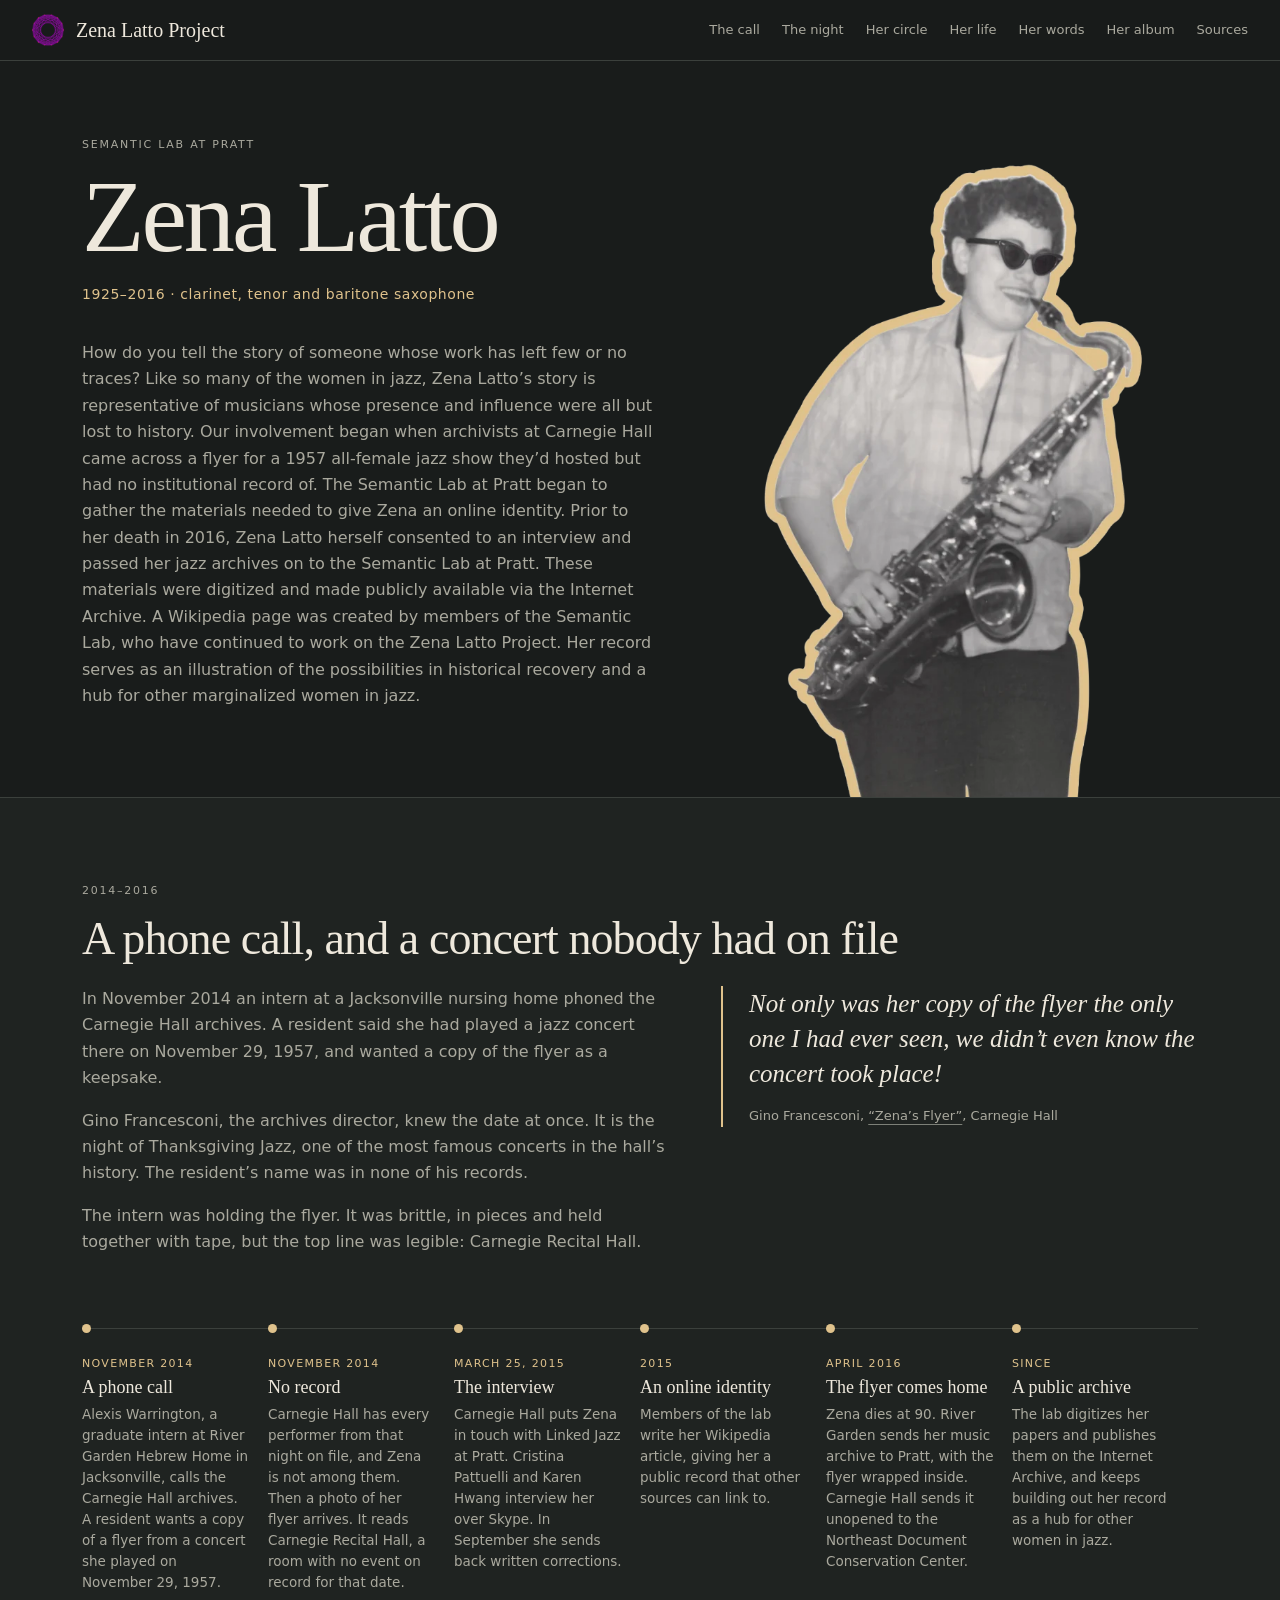
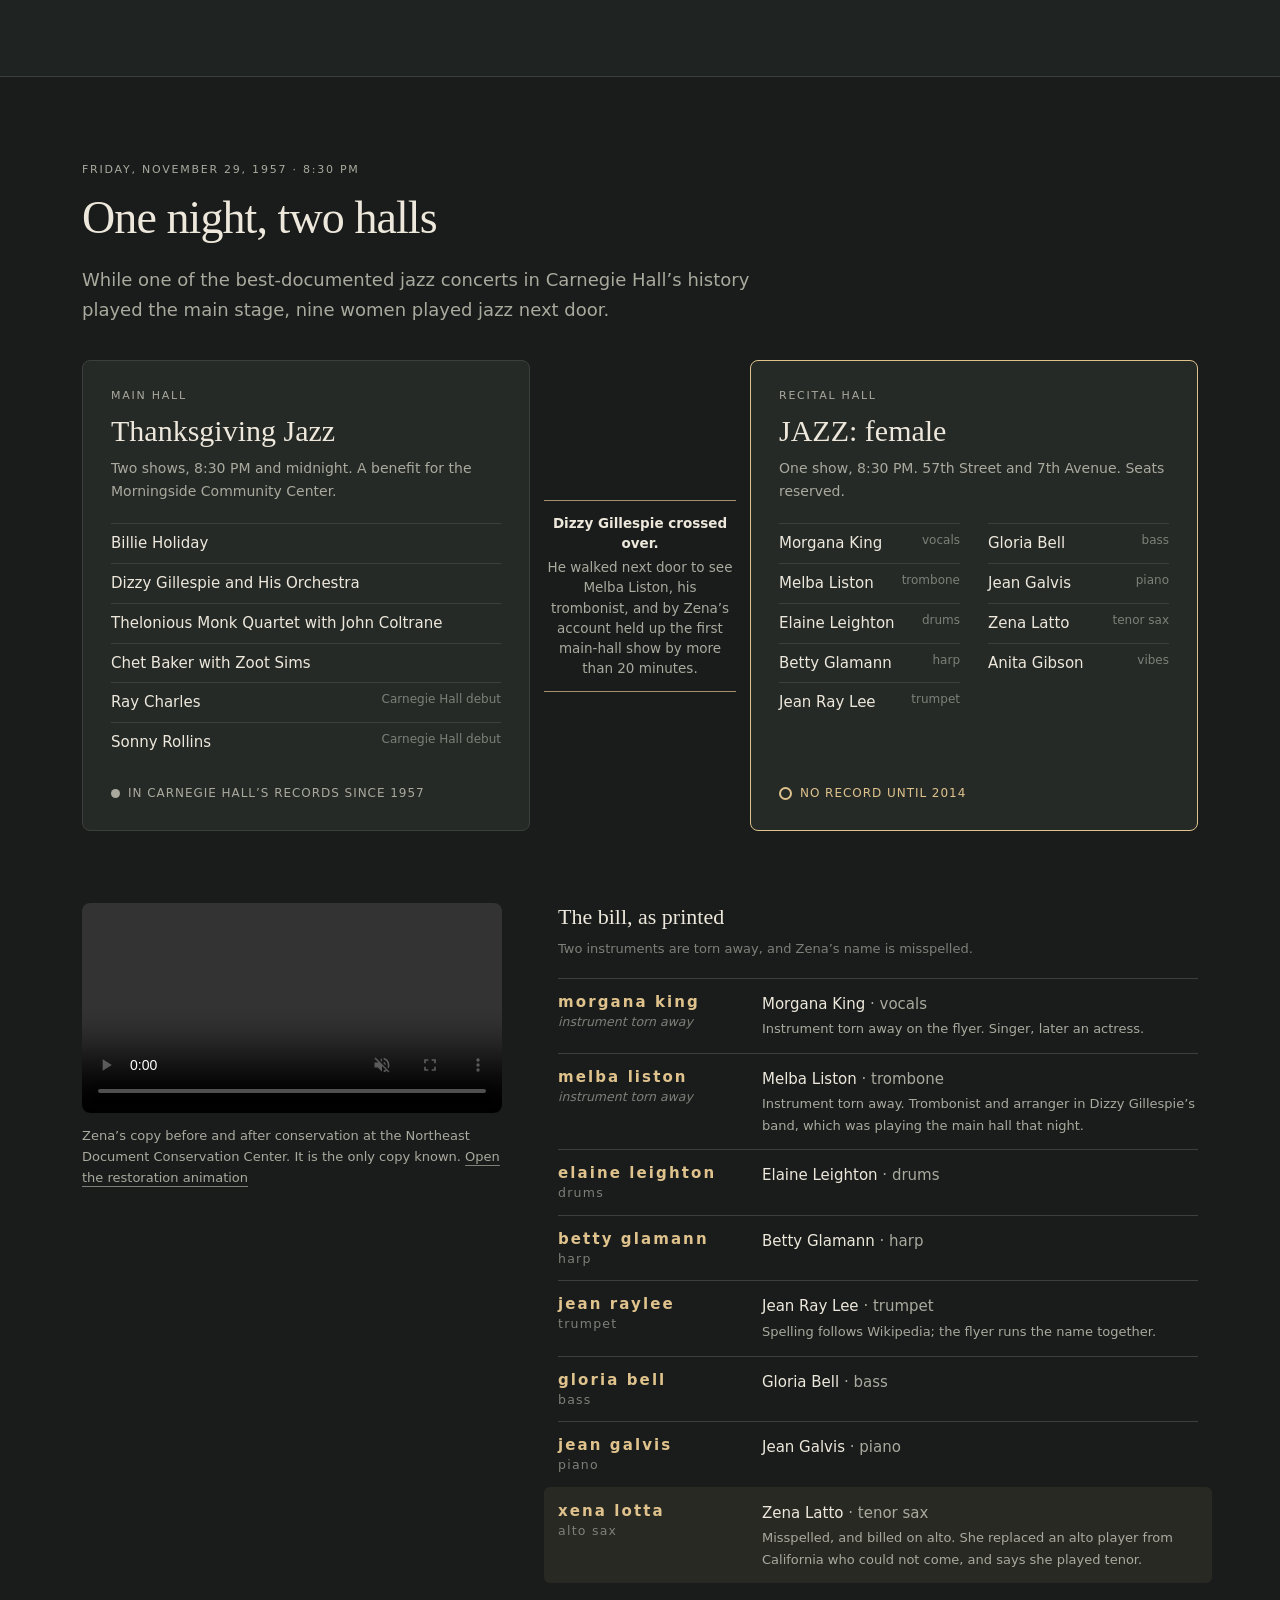
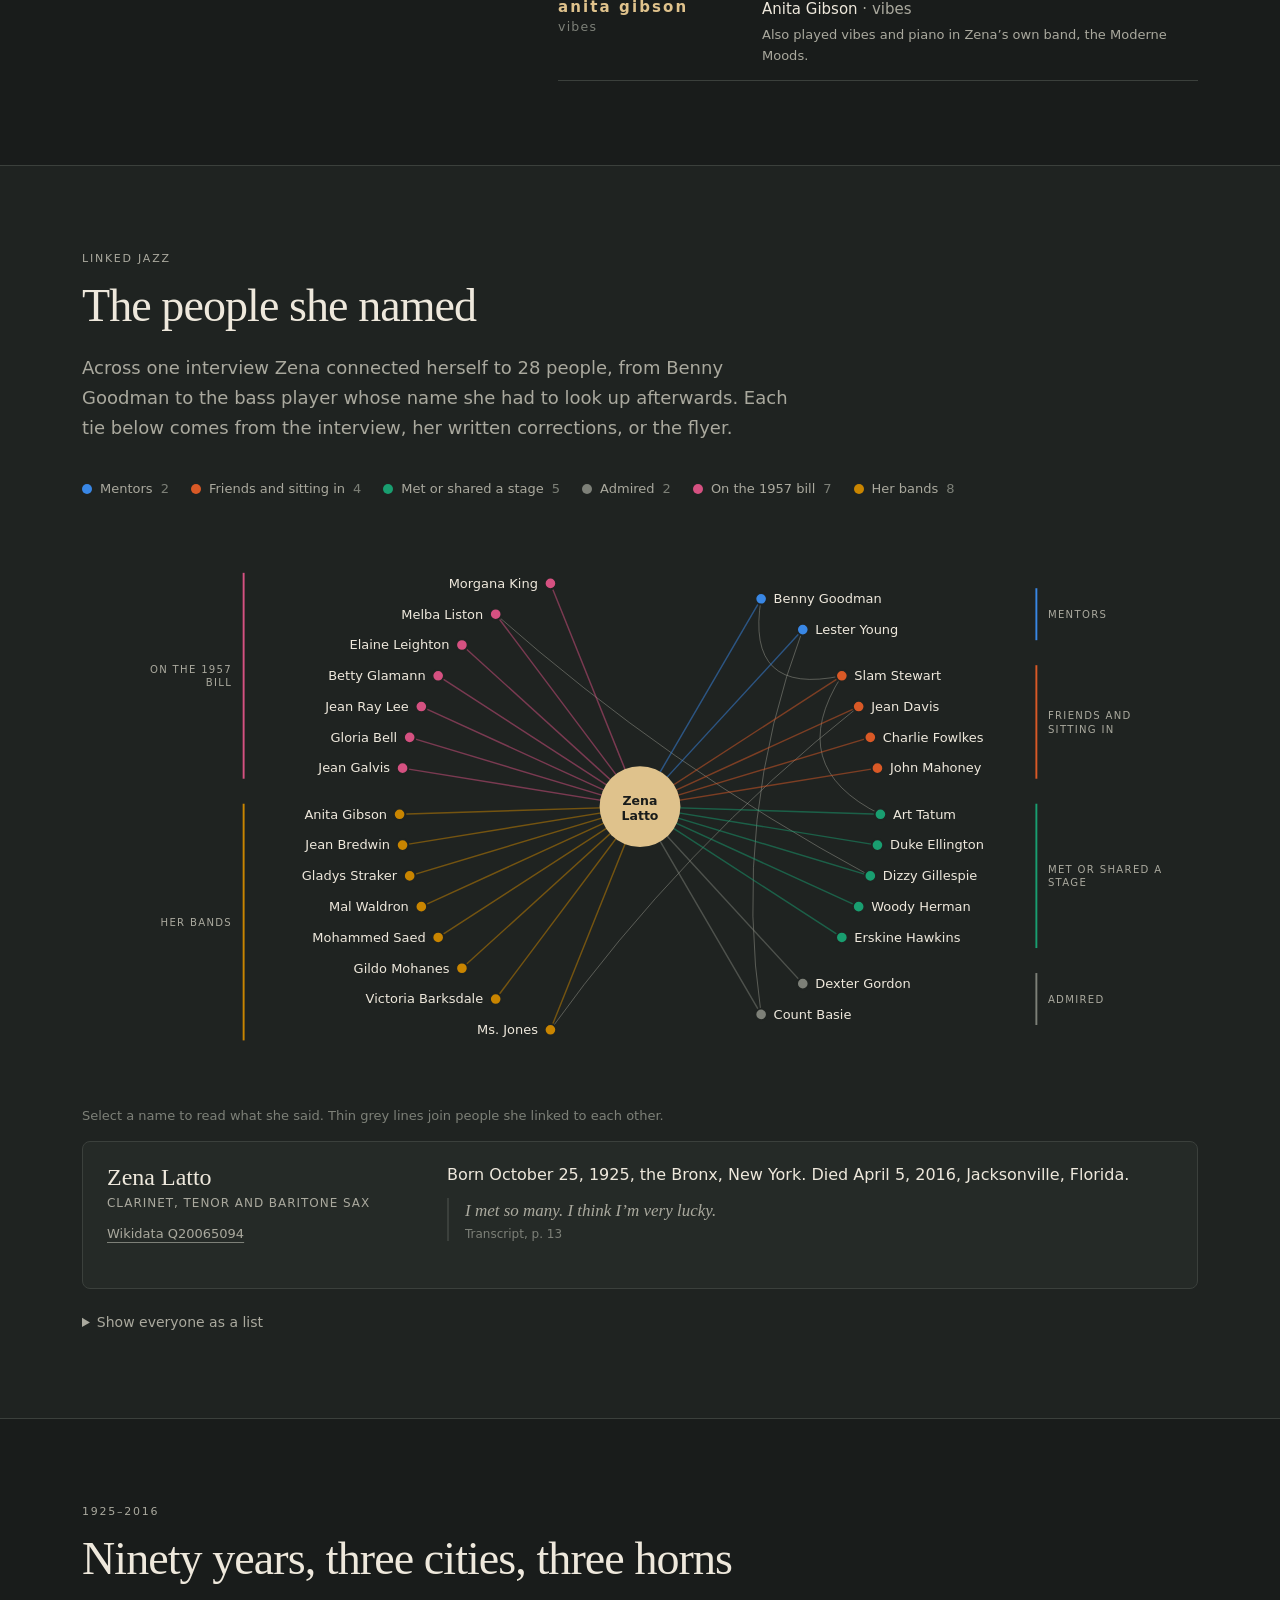
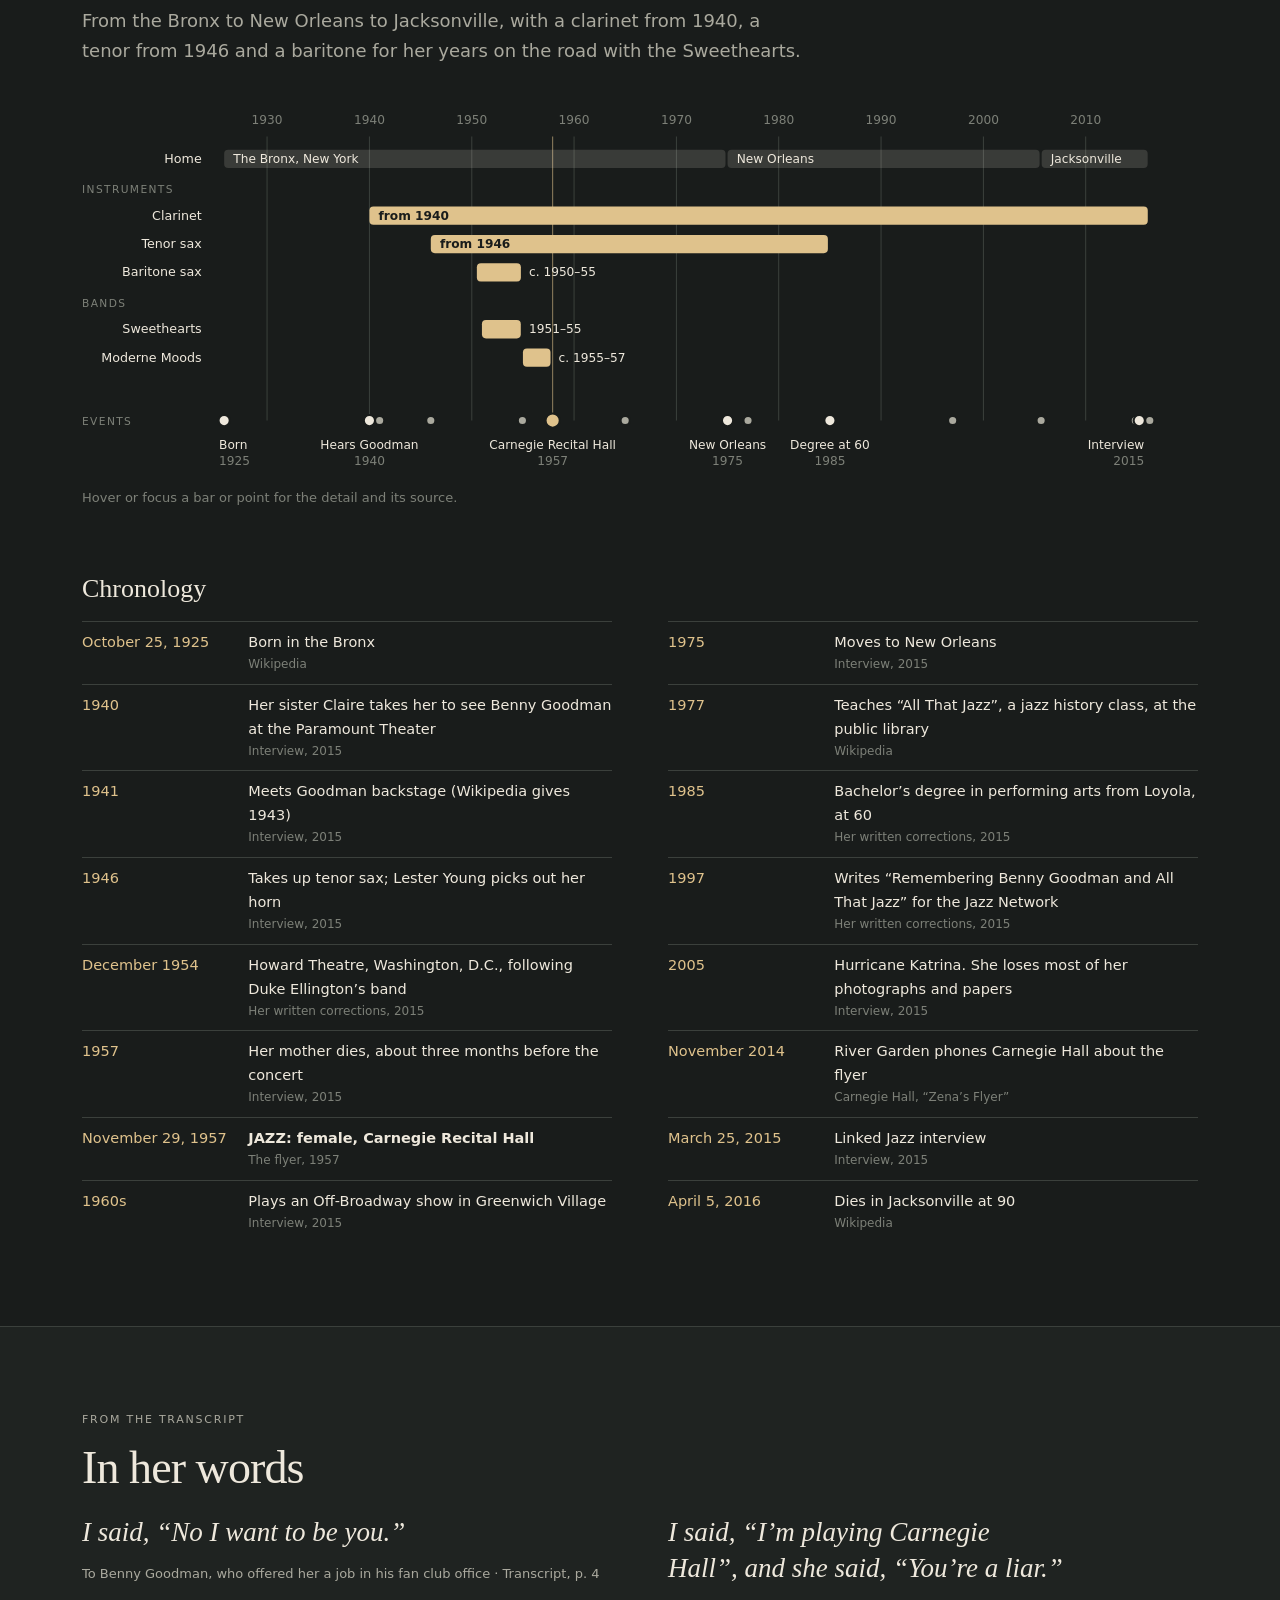
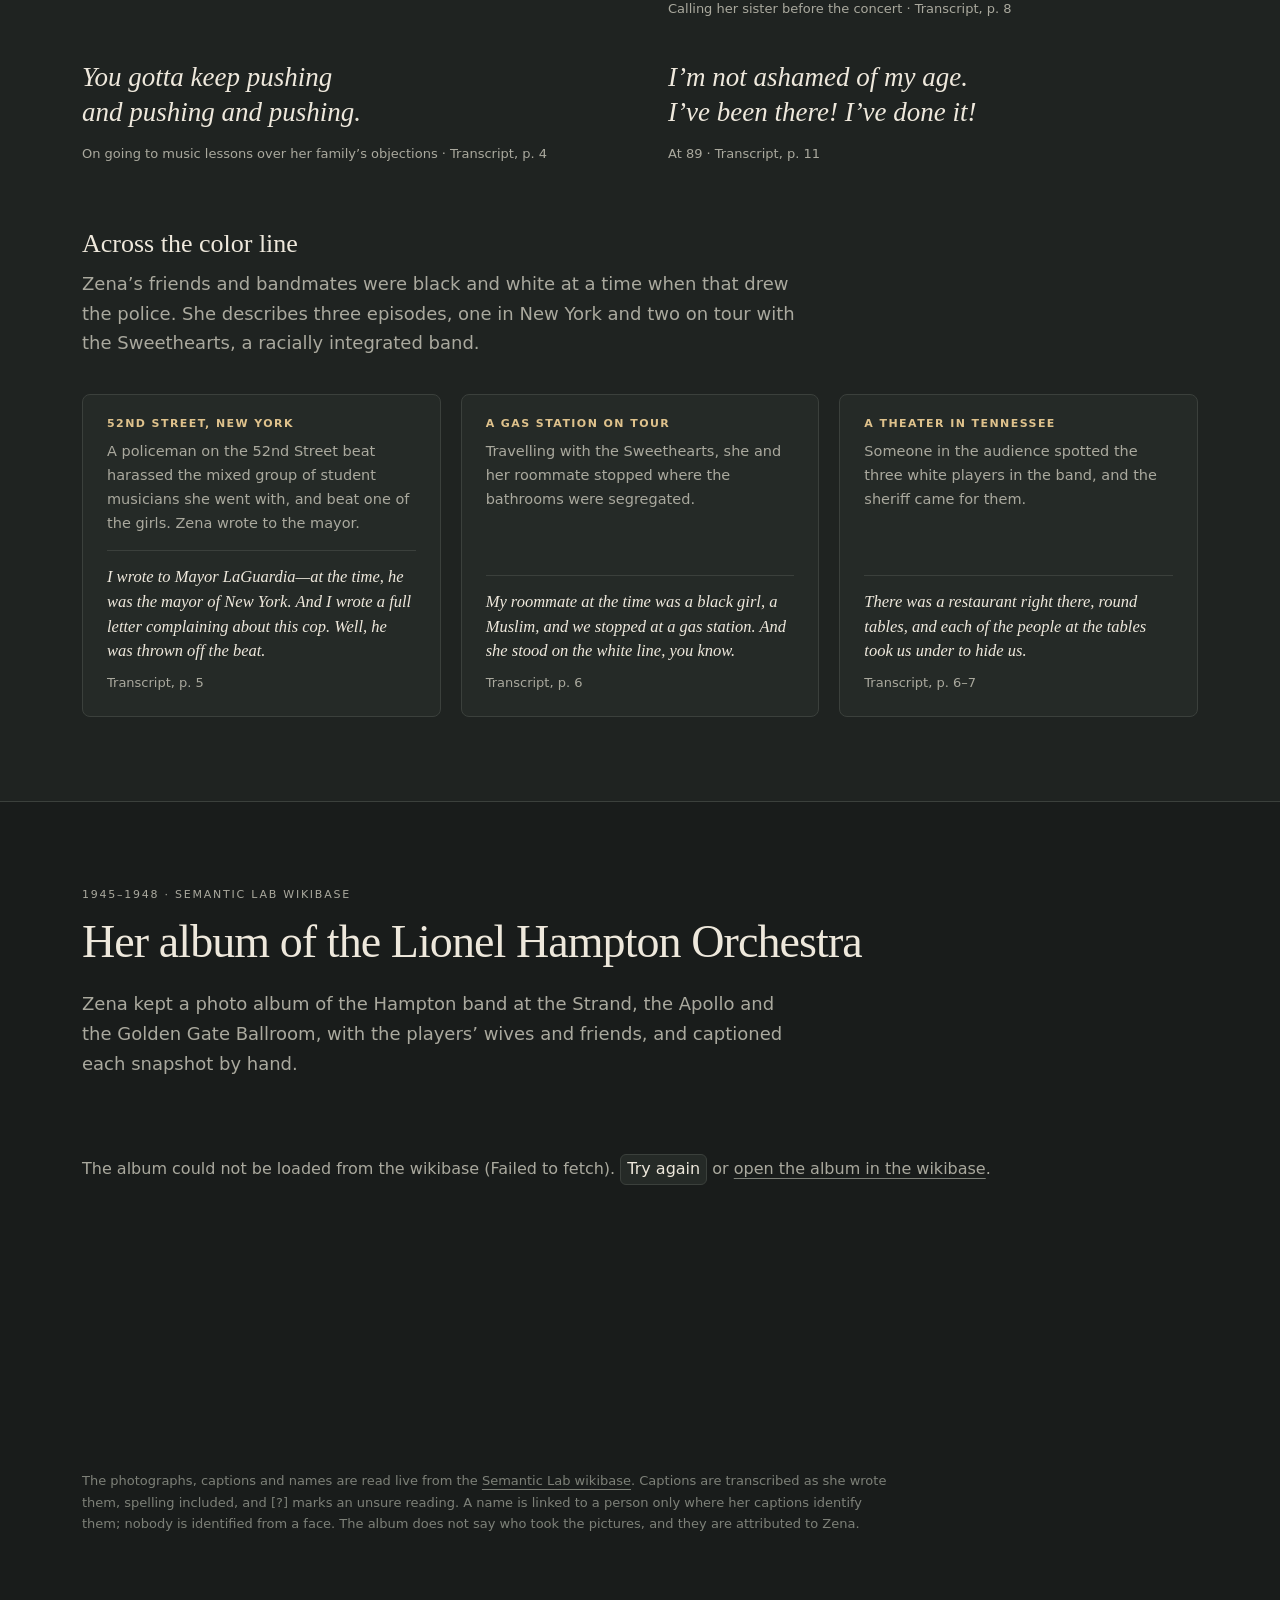
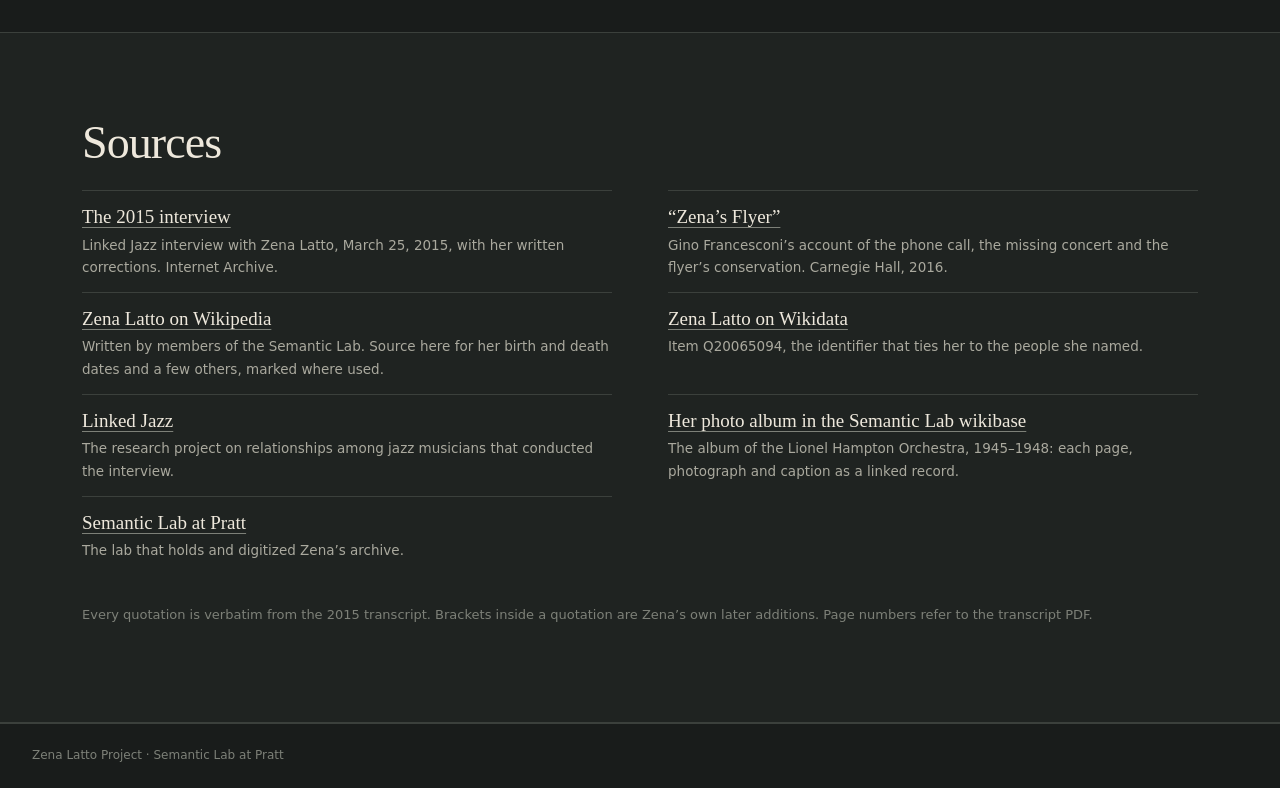
==== commit c5916d44: "album" ====
--- a/index.html
+++ b/index.html
@@ -22,6 +22,7 @@
       <a href="#circle">Her circle</a>
       <a href="#life">Her life</a>
       <a href="#words">Her words</a>
+      <a href="#album">Her album</a>
       <a href="#sources">Sources</a>
     </nav>
   </header>
@@ -150,7 +151,19 @@
       </div>
     </section>
 
-    <section id="sources">
+    <section id="album">
+      <div class="wrap">
+        <p class="eyebrow">1945–1948 · Semantic Lab wikibase</p>
+        <h2>Her album of the Lionel Hampton Orchestra</h2>
+        <p class="section-lead">Zena kept a photo album of the Hampton band at the Strand, the Apollo and the Golden Gate Ballroom, with the players’ wives and friends, and captioned each snapshot by hand. <span id="album-count"></span></p>
+
+        <div id="album-app"></div>
+
+        <p class="note album-note">The photographs, captions and names are read live from the <a href="https://base.semlab.io/wiki/Item:Q40390">Semantic Lab wikibase</a>. Captions are transcribed as she wrote them, spelling included, and [?] marks an unsure reading. A name is linked to a person only where her captions identify them; nobody is identified from a face. The album does not say who took the pictures, and they are attributed to Zena.</p>
+      </div>
+    </section>
+
+    <section id="sources" class="band">
       <div class="wrap">
         <h2>Sources</h2>
         <ul class="sources" id="source-list"></ul>
@@ -163,8 +176,9 @@
     <span>Zena Latto Project · Semantic Lab at Pratt</span>
   </footer>
 
-  <noscript><p class="noscript">The charts on this page need JavaScript. The interview transcript is in the transcript folder.</p></noscript>
+  <noscript><p class="noscript">The charts and the photo album on this page need JavaScript. The interview transcript is in the transcript folder.</p></noscript>
   <script src="data/latto.js"></script>
   <script src="assets/site.js"></script>
+  <script src="assets/album.js"></script>
 </body>
 </html>
--- a/assets/site.css
+++ b/assets/site.css
@@ -248,3 +248,85 @@
   html { scroll-behavior: auto; }
   * { transition: none !important; }
 }
+
+/* Photo album (assets/album.js; data read live from the Semantic Lab wikibase) */
+.visually-hidden { position: absolute; width: 1px; height: 1px; overflow: hidden; clip-path: inset(50%); white-space: nowrap; }
+#album-app { min-height: 320px; }
+.album-status { color: var(--muted); padding: 40px 0; }
+.album-status button, .album-clear, .pager button, .pager select, .chip, .chip-more, .lightbox-bar button, .lightbox-toggle, .field input, .field select {
+  font: inherit; color: var(--ink); background: var(--panel); border: 1px solid var(--line); border-radius: 6px; }
+.album-status button, .album-clear, .pager button, .chip, .chip-more, .lightbox-bar button, .lightbox-toggle { cursor: pointer; }
+.album-status button:hover, .album-clear:hover, .pager button:hover:not(:disabled), .chip:hover, .chip-more:hover, .lightbox-bar button:hover:not(:disabled), .lightbox-toggle:hover { border-color: var(--accent); color: var(--accent); }
+button:disabled { opacity: .35; cursor: default; }
+
+.album-controls { display: grid; grid-template-columns: minmax(0, 1fr) 230px 150px; gap: 16px; margin-bottom: 18px; }
+.field { display: flex; flex-direction: column; gap: 6px; }
+.field span { font-size: 11px; letter-spacing: .13em; text-transform: uppercase; color: var(--muted); }
+.field input, .field select { height: 42px; padding: 0 12px; font-size: 15px; width: 100%; }
+.field input::placeholder { color: var(--faint); }
+
+.chips { display: flex; flex-wrap: wrap; gap: 8px; margin-bottom: 36px; }
+.chip, .chip-more { padding: 5px 12px; font-size: 13px; border-radius: 999px; }
+.chip b { font-weight: 400; color: var(--faint); margin-left: 2px; }
+.chip[aria-pressed="true"] { background: var(--accent); border-color: var(--accent); color: var(--bg); }
+.chip[aria-pressed="true"] b { color: var(--bg); }
+.chip.extra { display: none; }
+.chips.all .chip.extra { display: inline-block; }
+.chip-more { background: none; color: var(--muted); }
+
+.album-head { display: flex; justify-content: space-between; align-items: flex-start; gap: 24px; padding-top: 22px; border-top: 1px solid var(--line); margin-bottom: 22px; }
+.album-head h3 { font-size: 26px; margin: 0 0 10px; }
+.album-writing { font: italic 17px/1.5 var(--serif); color: var(--muted); margin: 0; max-width: 44em; }
+.album-writing span { display: block; font: normal 11px var(--sans); letter-spacing: .13em; text-transform: uppercase; color: var(--faint); margin-bottom: 2px; }
+.album-clear { padding: 7px 14px; font-size: 13px; flex: none; }
+.album-head { align-items: center; }
+.album-head h3 { margin: 0; }
+.album-tools { display: flex; align-items: center; gap: 12px; flex: none; }
+.pager { display: flex; align-items: center; gap: 8px; flex: none; }
+.pager span { font: 14px var(--sans); color: var(--muted); min-width: 7.5em; text-align: center; font-variant-numeric: tabular-nums; }
+.album-foot { display: flex; justify-content: center; margin-top: 28px; }
+.pager button { width: 42px; height: 42px; font-size: 18px; }
+.pager select { height: 42px; padding: 0 10px; font-size: 14px; }
+.album-empty { color: var(--muted); padding: 30px 0; }
+
+.shots { list-style: none; margin: 0; padding: 0; display: grid; grid-template-columns: repeat(auto-fill, minmax(230px, 1fr)); gap: 20px; }
+.shot { background: var(--panel); border: 1px solid var(--line); border-radius: 8px; overflow: hidden; display: flex; flex-direction: column; }
+.shot-open { all: unset; display: block; cursor: zoom-in; background: var(--video-bg); }
+.shot-open:focus-visible { outline: 2px solid var(--accent); outline-offset: -2px; }
+.shot-open img { width: 100%; height: 230px; object-fit: contain; transition: opacity .15s; }
+.shot-open:hover img { opacity: .85; }
+.shot-text { padding: 14px 16px 16px; display: flex; flex-direction: column; gap: 6px; flex: 1; }
+.shot-caption { font: italic 16px/1.4 var(--serif); margin: 0; display: -webkit-box; -webkit-line-clamp: 4; -webkit-box-orient: vertical; overflow: hidden; }
+.shot-caption.none, .lightbox-caption.none { color: var(--faint); font-style: normal; font-family: var(--sans); font-size: 14px; }
+.shot-names { font-size: 13px; color: var(--accent); margin: 0; }
+.shot-meta { font-size: 12px; color: var(--faint); margin: auto 0 0; }
+.album-note { margin-top: 36px; max-width: 62em; }
+
+.lightbox { width: min(1120px, calc(100vw - 32px)); max-height: calc(100vh - 32px); padding: 0; border: 1px solid var(--line); border-radius: 10px; background: var(--bg); color: var(--ink); overflow: auto; }
+.lightbox::backdrop { background: #0b0d0ccc; }
+.lightbox-bar { position: sticky; top: 0; display: flex; justify-content: space-between; align-items: center; gap: 16px; padding: 12px 18px; background: var(--bg); border-bottom: 1px solid var(--line); z-index: 1; }
+.lightbox-bar p { margin: 0; font-size: 12px; letter-spacing: .1em; text-transform: uppercase; color: var(--muted); }
+.lightbox-bar div { display: flex; gap: 8px; }
+.lightbox-bar button { height: 36px; min-width: 40px; padding: 0 12px; font-size: 14px; }
+.lightbox-body { display: grid; grid-template-columns: minmax(0, 1.25fr) minmax(0, 1fr); gap: 32px; padding: 24px; align-items: start; }
+.lightbox figure { margin: 0; background: var(--video-bg); border-radius: 6px; display: flex; justify-content: center; }
+.lightbox figure img { max-height: calc(100vh - 150px); width: auto; max-width: 100%; }
+.lightbox-toggle { display: block; margin: 12px auto 0; height: 36px; padding: 0 14px; font-size: 14px; }
+.lightbox-caption { font: italic 22px/1.4 var(--serif); margin: 0 0 22px; }
+.lightbox dl { margin: 0; font-size: 14.5px; }
+.lightbox dt { font-size: 11px; letter-spacing: .13em; text-transform: uppercase; color: var(--muted); padding-top: 12px; border-top: 1px solid var(--line); }
+.lightbox dd { margin: 4px 0 14px; color: var(--ink); }
+.lightbox dd ul { list-style: none; margin: 0; padding: 0; }
+.lightbox dd li { padding: 2px 0; }
+.lightbox small { color: var(--faint); font-size: 12px; }
+.lightbox-links { font-size: 13px; color: var(--muted); margin: 8px 0 0; padding-top: 14px; border-top: 1px solid var(--line); }
+
+@media (max-width: 760px) {
+  .album-controls { grid-template-columns: 1fr 1fr; }
+  .field-search { grid-column: 1 / -1; }
+  .album-head { flex-direction: column; align-items: flex-start; gap: 14px; }
+  .shots { grid-template-columns: repeat(auto-fill, minmax(150px, 1fr)); gap: 12px; }
+  .shot-open img { height: 160px; }
+  .lightbox-body { grid-template-columns: 1fr; gap: 20px; padding: 16px; }
+  .lightbox figure img { max-height: 60vh; }
+}
